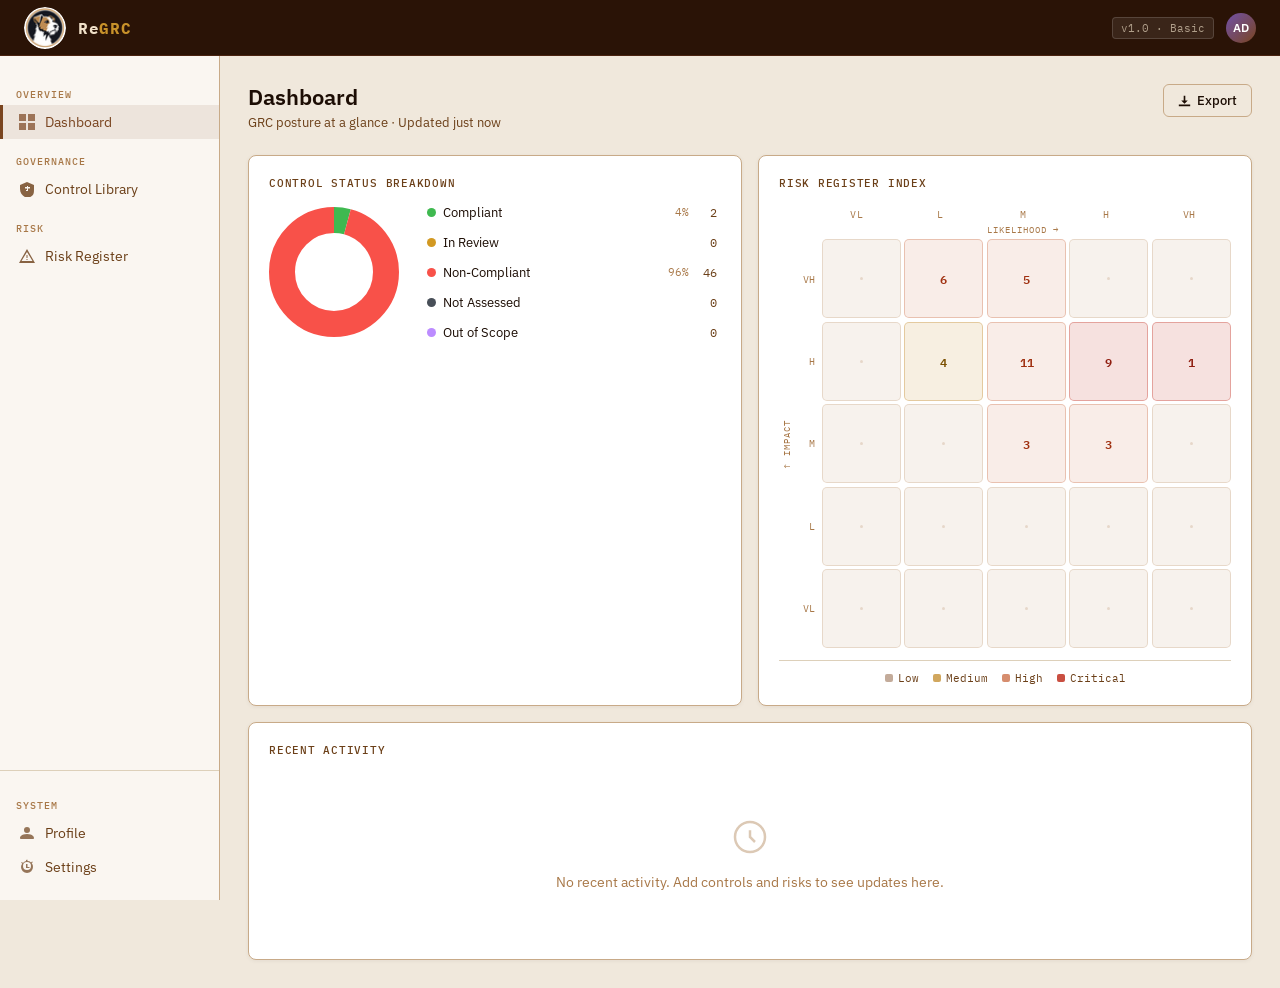
==== index.html @ 15494e6a "Add files via upload" ====
<!DOCTYPE html>
<html lang="en">
<head>
  <meta charset="UTF-8" />
  <meta name="viewport" content="width=device-width, initial-scale=1.0" />
  <title>ReGRC</title>
  <link href="https://fonts.googleapis.com/css2?family=IBM+Plex+Mono:wght@400;500;600&family=IBM+Plex+Sans:wght@300;400;500;600&display=swap" rel="stylesheet" />
  <link rel="stylesheet" href="styles.css" />
</head>
<body>

<!-- HEADER -->
<header>
  <div class="logo-mark" style="background:transparent;overflow:hidden;padding:0;">
    <img src="[data-uri]" width="42" height="42" style="display:block;border-radius:50%;" alt="ReGRC logo">
  </div>
  <span class="logo-text">Re<span>GRC</span></span>
  <div class="header-spacer"></div>
  <span class="header-badge">v1.0 · Basic</span>
  <div class="avatar" title="Admin">AD</div>
</header>

<!-- SHELL -->
<div class="shell">

  <!-- SIDEBAR -->
  <aside>
    <div class="nav-section-label">Overview</div>
    <div class="nav-item active" data-page="dashboard" onclick="navigate(this)">
      <svg viewBox="0 0 16 16" fill="currentColor"><path d="M0 0h7v7H0V0zm9 0h7v7H9V0zM0 9h7v7H0V9zm9 0h7v7H9V9z" opacity=".7"/></svg>
      Dashboard
    </div>

    <div class="nav-section-label">Governance</div>
    <div class="nav-item" data-page="controls" onclick="navigate(this)">
      <svg viewBox="0 0 16 16" fill="currentColor"><path d="M8 1L1 4v4c0 4.4 3 7.7 7 8.9C15 15.7 15 12.4 15 8V4L8 1zm0 6.5H6V6h2V5h1v1h2v1.5h-2V9H9v1H7V9H8V7.5z" opacity=".8"/></svg>
      Control Library
    </div>

    <div class="nav-section-label">Risk</div>
    <div class="nav-item" data-page="risks" onclick="navigate(this)">
      <svg viewBox="0 0 16 16" fill="currentColor"><path d="M8 1L0 15h16L8 1zm0 3l5.5 9H2.5L8 4zm-.5 3v3h1V7h-1zm0 4v1h1v-1h-1z" opacity=".8"/></svg>
      Risk Register
    </div>

    <div class="nav-bottom">
      <div class="nav-section-label">System</div>
      <div class="nav-item">
        <svg viewBox="0 0 16 16" fill="currentColor"><path d="M8 8a3 3 0 1 0 0-6 3 3 0 0 0 0 6zM2 14s-1 0-1-1 1-4 7-4 7 3 7 4-1 1-1 1H2z" opacity=".7"/></svg>
        Profile
      </div>
      <div class="nav-item" data-page="settings" onclick="navigate(this)">
        <svg viewBox="0 0 16 16" fill="currentColor"><path d="M7.5 1a.5.5 0 0 1 1 0v1.07a5 5 0 0 1 3.536 1.464l.757-.757a.5.5 0 0 1 .707.707l-.757.757A5 5 0 0 1 14 8a6 6 0 1 1-12 0 5 5 0 0 1 1.257-3.258l-.757-.757a.5.5 0 1 1 .707-.707l.757.757A5 5 0 0 1 7 2.07V1zm.5 2a4 4 0 1 0 0 8A4 4 0 0 0 8 3zm.5 2v3h2v1H7V5h1.5z" opacity=".7"/></svg>
        Settings
      </div>
    </div>
  </aside>

  <!-- MAIN -->
  <main>

    <!-- ═══ DASHBOARD ═══════════════════════════ -->
    <div class="page active" id="page-dashboard">
      <div class="page-header">
        <div>
          <div class="page-title">Dashboard</div>
          <div class="page-subtitle">GRC posture at a glance · Updated just now</div>
        </div>
        <button class="btn btn-outline" onclick="alert('Export report — coming soon')">
          <svg width="13" height="13" viewBox="0 0 16 16" fill="currentColor"><path d="M8 12l-4-4h3V2h2v6h3L8 12zM1 13h14v2H1z"/></svg>
          Export
        </button>
      </div>

      <div class="dash-grid">

        <!-- Control Status Breakdown Pie -->
        <div class="card">
          <div class="card-title">Control Status Breakdown</div>
          <div class="pie-wrap">
            <div class="pie-container" style="position:relative;flex-shrink:0;width:130px;height:130px;">
              <svg class="pie-svg" id="ctrl-pie" width="130" height="130" viewBox="0 0 130 130">
                <circle cx="65" cy="65" r="52" fill="none" stroke="#1e2530" stroke-width="26"/>
                <text x="65" y="69" text-anchor="middle" font-family="IBM Plex Mono,monospace" font-size="13" fill="#484f58">No data</text>
              </svg>
              <div class="pie-tooltip" id="ctrl-pie-tooltip"></div>
            </div>
            <div class="pie-legend" id="ctrl-pie-legend">
              <div class="pie-legend-row" data-legend-idx="0">
                <div class="pie-legend-left"><div class="pie-dot" style="background:#3fb950"></div><span>Compliant</span></div>
                <span class="pie-legend-pct" id="ctrl-pct-0"></span>
                <span class="pie-legend-count">—</span>
              </div>
              <div class="pie-legend-row" data-legend-idx="1">
                <div class="pie-legend-left"><div class="pie-dot" style="background:#d29922"></div><span>In Review</span></div>
                <span class="pie-legend-pct" id="ctrl-pct-1"></span>
                <span class="pie-legend-count">—</span>
              </div>
              <div class="pie-legend-row" data-legend-idx="2">
                <div class="pie-legend-left"><div class="pie-dot" style="background:#f85149"></div><span>Non-Compliant</span></div>
                <span class="pie-legend-pct" id="ctrl-pct-2"></span>
                <span class="pie-legend-count">—</span>
              </div>
              <div class="pie-legend-row" data-legend-idx="3">
                <div class="pie-legend-left"><div class="pie-dot" style="background:#484f58"></div><span>Not Assessed</span></div>
                <span class="pie-legend-pct" id="ctrl-pct-3"></span>
                <span class="pie-legend-count">—</span>
              </div>
              <div class="pie-legend-row" data-legend-idx="4">
                <div class="pie-legend-left"><div class="pie-dot" style="background:#bc8cff"></div><span>Out of Scope</span></div>
                <span class="pie-legend-pct" id="ctrl-pct-4"></span>
                <span class="pie-legend-count">—</span>
              </div>
            </div>
          </div>
        </div>

        <!-- Risk Likelihood x Impact Matrix -->
        <div class="card">
          <div class="card-title">Risk Register Index</div>
          <div id="risk-matrix-wrap"></div>
        </div>

        <!-- Recent Activity -->
        <div class="card" id="recent-activity-card" style="grid-column: 1 / -1;">
          <div class="card-title">Recent Activity</div>
          <div class="empty-state">
            <svg viewBox="0 0 24 24" fill="none" stroke="currentColor" stroke-width="1.5"><path d="M12 8v4l3 3M21 12a9 9 0 1 1-18 0 9 9 0 0 1 18 0z"/></svg>
            <p>No recent activity. Add controls and risks to see updates here.</p>
          </div>
        </div>

      </div>
    </div><!-- /dashboard -->


    <!-- ═══ CONTROL LIBRARY ══════════════════════ -->
    <div class="page" id="page-controls">
      <div class="page-header">
        <div>
          <div class="page-title">Control Library</div>
          <div class="page-subtitle">Manage and track all governance controls</div>
        </div>
        <button class="btn btn-primary" onclick="openModal('control-modal')">
          <svg width="13" height="13" viewBox="0 0 16 16" fill="currentColor"><path d="M7 7V1h2v6h6v2H9v6H7V9H1V7h6z"/></svg>
          Add Control
        </button>
      </div>

      <div class="toolbar">
        <input class="search-input" type="text" id="ctrl-search" placeholder="Search controls…" oninput="filterTable('ctrl-search','ctrl-body')">
        <select class="filter-select" onchange="filterByStatus('ctrl-body', this.value)">
          <option value="">All Statuses</option>
          <option value="Compliant">Compliant</option>
          <option value="In Review">In Review</option>
          <option value="Non-Compliant">Non-Compliant</option>
          <option value="Not Assessed">Not Assessed</option>
          <option value="Out of Scope">Out of Scope</option>
        </select>
        <select class="filter-select" onchange="filterByDomain('ctrl-body', this.value)">
          <option value="">All Domains</option>
          <option value="Access Control">Access Control</option>
          <option value="Server Management">Server Management</option>
          <option value="Vulnerability Management">Vulnerability Management</option>
          <option value="Messaging and Collaboration">Messaging and Collaboration</option>
          <option value="Network Security">Network Security</option>
          <option value="Vendor Management">Vendor Management</option>
          <option value="Mobile Device Management">Mobile Device Management</option>
          <option value="Workstation Management">Workstation Management</option>
          <option value="Infrastructure Monitoring">Infrastructure Monitoring</option>
          <option value="Database Management">Database Management</option>
          <option value="Antivirus Management">Antivirus Management</option>
          <option value="Backup &amp; Storage">Backup &amp; Storage</option>
          <option value="Cloud">Cloud</option>
        </select>
      </div>

      <div class="card" style="padding:0;overflow:hidden;">
        <table class="data-table">
          <thead>
            <tr>
              <th>ID</th>
              <th>Control Name</th>
              <th>Domain</th>
              <th>Validation Date</th>
              <th>Frequency</th>
              <th>Owner</th>
              <th>Status</th>
            </tr>
          </thead>
          <tbody id="ctrl-body"></tbody>
        </table>
        <div id="ctrl-empty" class="empty-state" style="display:none;">
          <svg viewBox="0 0 24 24" fill="none" stroke="currentColor" stroke-width="1.5"><path d="M9 12h6m-6 4h6m2 5H7a2 2 0 0 1-2-2V5a2 2 0 0 1 2-2h5.586a1 1 0 0 1 .707.293l5.414 5.414a1 1 0 0 1 .293.707V19a2 2 0 0 1-2 2z"/></svg>
          <p>No controls yet. Click <strong>Add Control</strong> to get started.</p>
        </div>
      </div>
    </div><!-- /controls -->


    <!-- ═══ RISK REGISTER ════════════════════════ -->
    <div class="page" id="page-risks">
      <div class="page-header">
        <div>
          <div class="page-title">Risk Register</div>
          <div class="page-subtitle">Identify, assess, and track organizational risks</div>
        </div>
        <button class="btn btn-primary" onclick="openModal('risk-modal')">
          <svg width="13" height="13" viewBox="0 0 16 16" fill="currentColor"><path d="M7 7V1h2v6h6v2H9v6H7V9H1V7h6z"/></svg>
          Add Risk
        </button>
      </div>

      <div class="toolbar">
        <input class="search-input" type="text" id="risk-search" placeholder="Search risks…" oninput="filterTable('risk-search','risk-body')">
        <select class="filter-select" onchange="filterByLevel('risk-body', this.value)">
          <option value="">All Levels</option>
          <option value="Critical">Critical</option>
          <option value="High">High</option>
          <option value="Medium">Medium</option>
          <option value="Low">Low</option>
        </select>
        <select class="filter-select" onchange="filterByCategory('risk-body', this.value)">
          <option value="">All Categories</option>
          <option value="Operational">Operational</option>
          <option value="Compliance">Compliance</option>
          <option value="Strategic">Strategic</option>
          <option value="Financial">Financial</option>
          <option value="Technology">Technology</option>
        </select>
      </div>

      <div class="card" style="padding:0;overflow:hidden;">
        <table class="data-table">
          <thead>
            <tr>
              <th>ID</th>
              <th>Risk Title</th>
              <th>Category</th>
              <th>Impact</th>
              <th>Likelihood</th>
              <th>Risk Level</th>
              <th>Owner</th>
              <th>Treatment</th>
              <th>Linked Controls</th>
            </tr>
          </thead>
          <tbody id="risk-body"></tbody>
        </table>
        <div id="risk-empty" class="empty-state" style="display:none;">
          <svg viewBox="0 0 24 24" fill="none" stroke="currentColor" stroke-width="1.5"><path d="M12 9v3.75m-9.303 3.376c-.866 1.5.217 3.374 1.948 3.374h14.71c1.73 0 2.813-1.874 1.948-3.374L13.949 3.378c-.866-1.5-3.032-1.5-3.898 0L2.697 16.126zM12 15.75h.007v.008H12v-.008z"/></svg>
          <p>No risks recorded. Click <strong>Add Risk</strong> to get started.</p>
        </div>
      </div>
    </div><!-- /risks -->


    <!-- ═══ SETTINGS ═══════════════════════════════ -->
    <div class="page" id="page-settings">
      <div class="page-header">
        <div>
          <div class="page-title">Settings</div>
          <div class="page-subtitle">Manage application preferences and configuration</div>
        </div>
        <button class="btn btn-outline" onclick="resetSettingsToDefault()">
          <svg width="13" height="13" viewBox="0 0 16 16" fill="currentColor"><path d="M8 3a5 5 0 1 0 4.546 2.914.5.5 0 0 1 .908-.417A6 6 0 1 1 8 2v1z"/><path d="M8 4.466V.534a.25.25 0 0 1 .41-.192l2.36 1.966c.12.1.12.284 0 .384L8.41 4.658A.25.25 0 0 1 8 4.466z"/></svg>
          Reset Defaults
        </button>
      </div>

      <div class="settings-layout">

        <!-- ── Appearance ─────────────────────────────── -->
        <div class="settings-group">
          <div class="settings-group-title">
            <svg viewBox="0 0 16 16" fill="currentColor"><path d="M8 4a.5.5 0 0 1 .5.5V6a.5.5 0 0 1-1 0V4.5A.5.5 0 0 1 8 4zM3.732 5.732a.5.5 0 0 1 .707 0l.915.914a.5.5 0 1 1-.708.708l-.914-.915a.5.5 0 0 1 0-.707zM2 10a.5.5 0 0 1 .5-.5h1.586a.5.5 0 0 1 0 1H2.5A.5.5 0 0 1 2 10zm9.5 0a.5.5 0 0 1 .5-.5h1.5a.5.5 0 0 1 0 1H12a.5.5 0 0 1-.5-.5zm.754-4.246a.389.389 0 0 0-.527-.02L9.373 7.028a1.5 1.5 0 0 0-.405 1.566l.516 1.469c.08.23-.109.47-.367.47h-.208a.5.5 0 0 0-.5.5v1a.5.5 0 0 0 .5.5h3.5a.5.5 0 0 0 .5-.5v-1a.5.5 0 0 0-.5-.5H12.5l.516-1.469a1.5 1.5 0 0 0-.405-1.566L10.993 5.99zM8 1a1 1 0 1 1 0 2 1 1 0 0 1 0-2z"/></svg>
            Appearance
          </div>
          <div class="card settings-card">
            <div class="setting-row">
              <div class="setting-icon" style="background:rgba(122,69,32,.12);color:var(--accent-blue);">
                <svg viewBox="0 0 16 16" fill="currentColor"><path d="M6 .278a.768.768 0 0 1 .08.858 7.208 7.208 0 0 0-.878 3.46c0 4.021 3.278 7.277 7.318 7.277.527 0 1.04-.055 1.533-.16a.787.787 0 0 1 .81.316.733.733 0 0 1-.031.893A8.349 8.349 0 0 1 8.344 16C3.734 16 0 12.286 0 7.71 0 4.266 2.114 1.312 5.124.06A.752.752 0 0 1 6 .278z"/></svg>
              </div>
              <div class="setting-body">
                <div class="setting-title">Dark Mode</div>
                <div class="setting-sub">Switch to the original dark color scheme</div>
              </div>
              <label class="s-toggle">
                <input type="checkbox" id="s-dark-mode" onchange="onSettingToggle('darkMode', this.checked)">
                <span class="s-track"><span class="s-thumb"></span></span>
              </label>
            </div>
            <div class="setting-sep"></div>
            <div class="setting-row">
              <div class="setting-icon" style="background:rgba(42,110,66,.1);color:var(--accent-green);">
                <svg viewBox="0 0 16 16" fill="currentColor"><path d="M0 4s0-2 2-2h12s2 0 2 2v6s0 2-2 2h-4c0 .667.083 1.167.25 1.5H11a.5.5 0 0 1 0 1H5a.5.5 0 0 1 0-1h.75c.167-.333.25-.833.25-1.5H2s-2 0-2-2V4zm1.398-.855a.758.758 0 0 0-.254.302A1.46 1.46 0 0 0 1 4v6l.002.177c.01.16.05.383.254.578.208.198.601.373 1.542.35.754-.02 1.538-.049 2.202-.093V4.5a.5.5 0 0 1 .5-.5h5a.5.5 0 0 1 .5.5v6.062c.948.028 1.553.109 1.8.136.294.032.638-.008.844-.198.208-.19.258-.47.258-.5V4c0-.177-.05-.38-.254-.578C13.6 3.225 13.208 3 12 3H4C2.798 3 2.005 3.172 1.398 3.145z"/></svg>
              </div>
              <div class="setting-body">
                <div class="setting-title">Compact View</div>
                <div class="setting-sub">Reduce spacing for a denser layout</div>
              </div>
              <label class="s-toggle">
                <input type="checkbox" id="s-compact-view" onchange="onSettingToggle('compactView', this.checked)">
                <span class="s-track"><span class="s-thumb"></span></span>
              </label>
            </div>
            <div class="setting-sep"></div>
            <div class="setting-row">
              <div class="setting-icon" style="background:rgba(112,80,168,.1);color:var(--accent-purple);">
                <svg viewBox="0 0 16 16" fill="currentColor"><path d="M2 2a2 2 0 0 0-2 2v8a2 2 0 0 0 2 2h12a2 2 0 0 0 2-2V4a2 2 0 0 0-2-2H2zm.5 3h11a.5.5 0 0 1 0 1h-11a.5.5 0 0 1 0-1zm0 2.5h11a.5.5 0 0 1 0 1h-11a.5.5 0 0 1 0-1zm0 2.5h6a.5.5 0 0 1 0 1h-6a.5.5 0 0 1 0-1z"/></svg>
              </div>
              <div class="setting-body">
                <div class="setting-title">Sticky Table Headers</div>
                <div class="setting-sub">Keep column headers visible while scrolling</div>
              </div>
              <label class="s-toggle">
                <input type="checkbox" id="s-sticky-headers" onchange="onSettingToggle('stickyTableHeaders', this.checked)">
                <span class="s-track"><span class="s-thumb"></span></span>
              </label>
            </div>
          </div>
        </div>

        <!-- ── Dashboard ──────────────────────────────── -->
        <div class="settings-group">
          <div class="settings-group-title">
            <svg viewBox="0 0 16 16" fill="currentColor"><path d="M0 0h7v7H0V0zm9 0h7v7H9V0zM0 9h7v7H0V9zm9 0h7v7H9V9z" opacity=".7"/></svg>
            Dashboard
          </div>
          <div class="card settings-card">
            <div class="setting-row">
              <div class="setting-icon" style="background:rgba(122,69,32,.12);color:var(--accent-blue);">
                <svg viewBox="0 0 16 16" fill="currentColor"><path d="M8 3.5a.5.5 0 0 0-1 0V9a.5.5 0 0 0 .252.434l3.5 2a.5.5 0 0 0 .496-.868L8 8.71V3.5z"/><path d="M8 16A8 8 0 1 0 8 0a8 8 0 0 0 0 16zm7-8A7 7 0 1 1 1 8a7 7 0 0 1 14 0z"/></svg>
              </div>
              <div class="setting-body">
                <div class="setting-title">Show Recent Activity</div>
                <div class="setting-sub">Display the activity feed on the dashboard</div>
              </div>
              <label class="s-toggle">
                <input type="checkbox" id="s-recent-activity" onchange="onSettingToggle('showRecentActivity', this.checked)">
                <span class="s-track"><span class="s-thumb"></span></span>
              </label>
            </div>
            <div class="setting-sep"></div>
            <div class="setting-row">
              <div class="setting-icon" style="background:rgba(42,110,66,.1);color:var(--accent-green);">
                <svg viewBox="0 0 16 16" fill="currentColor"><path d="M11.534 7h3.932a.25.25 0 0 1 .192.41l-1.966 2.36a.25.25 0 0 1-.384 0l-1.966-2.36a.25.25 0 0 1 .192-.41zm-11 2h3.932a.25.25 0 0 0 .192-.41L2.692 6.23a.25.25 0 0 0-.384 0L.342 8.59A.25.25 0 0 0 .534 9z"/><path fill-rule="evenodd" d="M8 3c-1.552 0-2.94.707-3.857 1.818a.5.5 0 1 1-.771-.636A6.002 6.002 0 0 1 13.917 7H12.9A5.002 5.002 0 0 0 8 3zM3.1 9a5.002 5.002 0 0 0 8.757 2.182.5.5 0 1 1 .771.636A6.002 6.002 0 0 1 2.083 9H3.1z"/></svg>
              </div>
              <div class="setting-body">
                <div class="setting-title">Auto Refresh</div>
                <div class="setting-sub">Automatically re-render charts and tables</div>
              </div>
              <select class="s-select" id="s-auto-refresh" onchange="onSettingSelect('autoRefresh', this.value)">
                <option value="off">Off</option>
                <option value="1">Every 1 minute</option>
                <option value="5">Every 5 minutes</option>
                <option value="10">Every 10 minutes</option>
              </select>
            </div>
          </div>
        </div>

        <!-- ── Controls ───────────────────────────────── -->
        <div class="settings-group">
          <div class="settings-group-title">
            <svg viewBox="0 0 16 16" fill="currentColor"><path d="M8 1L1 4v4c0 4.4 3 7.7 7 8.9C15 15.7 15 12.4 15 8V4L8 1z" opacity=".8"/></svg>
            Control Library
          </div>
          <div class="card settings-card">
            <div class="setting-row">
              <div class="setting-icon" style="background:rgba(192,48,32,.1);color:var(--accent-red);">
                <svg viewBox="0 0 16 16" fill="currentColor"><path d="M8 15A7 7 0 1 1 8 1a7 7 0 0 1 0 14zm0 1A8 8 0 1 0 8 0a8 8 0 0 0 0 16z"/><path d="M7.002 11a1 1 0 1 1 2 0 1 1 0 0 1-2 0zM7.1 4.995a.905.905 0 1 1 1.8 0l-.35 3.507a.552.552 0 0 1-1.1 0z"/></svg>
              </div>
              <div class="setting-body">
                <div class="setting-title">Auto-detect Overdue Controls</div>
                <div class="setting-sub">Automatically mark controls as Non-Compliant when validation date has passed</div>
              </div>
              <label class="s-toggle">
                <input type="checkbox" id="s-overdue-auto" onchange="onSettingToggle('overdueAutoDetect', this.checked); renderControls(); refreshDashboard();">
                <span class="s-track"><span class="s-thumb"></span></span>
              </label>
            </div>
            <div class="setting-sep"></div>
            <div class="setting-row">
              <div class="setting-icon" style="background:rgba(122,69,32,.12);color:var(--accent-blue);">
                <svg viewBox="0 0 16 16" fill="currentColor"><path d="M14 1a1 1 0 0 1 1 1v12a1 1 0 0 1-1 1H2a1 1 0 0 1-1-1V2a1 1 0 0 1 1-1h12zM2 0a2 2 0 0 0-2 2v12a2 2 0 0 0 2 2h12a2 2 0 0 0 2-2V2a2 2 0 0 0-2-2H2z"/><path d="M9.5 8.5a.5.5 0 0 0-.5.5v1a.5.5 0 0 0 .5.5h1a.5.5 0 0 0 .5-.5v-1a.5.5 0 0 0-.5-.5h-1z"/></svg>
              </div>
              <div class="setting-body">
                <div class="setting-title">Default Status for New Controls</div>
                <div class="setting-sub">Pre-select this status when adding a control</div>
              </div>
              <select class="s-select" id="s-default-ctrl-status" onchange="onSettingSelect('defaultCtrlStatus', this.value)">
                <option value="Not Assessed">Not Assessed</option>
                <option value="Compliant">Compliant</option>
                <option value="In Review">In Review</option>
                <option value="Non-Compliant">Non-Compliant</option>
                <option value="Out of Scope">Out of Scope</option>
              </select>
            </div>
            <div class="setting-sep"></div>
            <div class="setting-row">
              <div class="setting-icon" style="background:rgba(112,80,168,.1);color:var(--accent-purple);">
                <svg viewBox="0 0 16 16" fill="currentColor"><path d="M8 4a.5.5 0 0 1 .5.5v3h3a.5.5 0 0 1 0 1h-3v3a.5.5 0 0 1-1 0v-3h-3a.5.5 0 0 1 0-1h3v-3A.5.5 0 0 1 8 4z"/></svg>
              </div>
              <div class="setting-body">
                <div class="setting-title">Show Linked Controls in Risk View</div>
                <div class="setting-sub">Display linked control tags in the risk register table</div>
              </div>
              <label class="s-toggle">
                <input type="checkbox" id="s-show-linked-controls" onchange="onSettingToggle('showLinkedControls', this.checked); renderRisks();">
                <span class="s-track"><span class="s-thumb"></span></span>
              </label>
            </div>
          </div>
        </div>

        <!-- ── Risk ───────────────────────────────────── -->
        <div class="settings-group">
          <div class="settings-group-title">
            <svg viewBox="0 0 16 16" fill="currentColor"><path d="M8 1L0 15h16L8 1zm0 3l5.5 9H2.5L8 4zm-.5 3v3h1V7h-1zm0 4v1h1v-1h-1z" opacity=".8"/></svg>
            Risk Register
          </div>
          <div class="card settings-card">
            <div class="setting-row">
              <div class="setting-icon" style="background:rgba(184,120,8,.12);color:var(--accent-yellow);">
                <svg viewBox="0 0 16 16" fill="currentColor"><path d="M14.778.085A.5.5 0 0 1 15 .5V8a.5.5 0 0 1-.314.464L14.5 8l.186.464-.003.001-.006.003-.023.009a12.435 12.435 0 0 1-.397.15c-.264.095-.631.223-1.047.35-.816.252-1.879.523-2.71.523-.847 0-1.548-.28-2.158-.525l-.028-.01C7.68 8.71 7.14 8.5 6.5 8.5c-.7 0-1.638.23-2.437.477A19.626 19.626 0 0 0 3 9.342V15.5a.5.5 0 0 1-1 0V.5a.5.5 0 0 1 1 0v.282c.226-.079.496-.17.79-.26C4.606.272 5.67 0 6.5 0c.84 0 1.524.277 2.121.519l.043.018C9.286.788 9.828 1 10.5 1c.7 0 1.638-.23 2.437-.477a19.587 19.587 0 0 0 1.349-.476l.019-.007.004-.002h.001"/></svg>
              </div>
              <div class="setting-body">
                <div class="setting-title">Default Treatment for New Risks</div>
                <div class="setting-sub">Pre-select this treatment strategy when adding a risk</div>
              </div>
              <select class="s-select" id="s-default-treatment" onchange="onSettingSelect('defaultTreatment', this.value)">
                <option value="Accept">Accept</option>
                <option value="Mitigate">Mitigate</option>
                <option value="Transfer">Transfer</option>
                <option value="Avoid">Avoid</option>
              </select>
            </div>
          </div>
        </div>

        <!-- ── Data Management (full width) ───────────── -->
        <div class="settings-group settings-group-full">
          <div class="settings-group-title">
            <svg viewBox="0 0 16 16" fill="currentColor"><path d="M9.828.722a.5.5 0 0 1 .354.146l4.95 4.95a.5.5 0 0 1 .146.354v9.5a.5.5 0 0 1-.5.5H1.5a.5.5 0 0 1-.5-.5v-13a.5.5 0 0 1 .5-.5h8.328zM2 1v13h12V6.5h-4a.5.5 0 0 1-.5-.5V1H2zm7.5.354V5.5H13.146L9.5 1.354z"/></svg>
            Data Management
          </div>
          <div class="card settings-card">

            <!-- Reset confirm bar -->
            <div class="delete-confirm-bar" id="reset-confirm-bar" style="margin:0 0 16px;">
              <svg viewBox="0 0 16 16" fill="currentColor"><path d="M8 15A7 7 0 1 1 8 1a7 7 0 0 1 0 14zm0 1A8 8 0 1 0 8 0a8 8 0 0 0 0 16z"/><path d="M7.002 11a1 1 0 1 1 2 0 1 1 0 0 1-2 0zM7.1 4.995a.905.905 0 1 1 1.8 0l-.35 3.507a.552.552 0 0 1-1.1 0z"/></svg>
              <p>This will permanently delete <strong>all controls and risks</strong>. This cannot be undone.</p>
              <button class="btn btn-outline" style="padding:5px 10px;font-size:12px;flex-shrink:0;" onclick="cancelResetData()">Cancel</button>
              <button class="btn" style="background:var(--accent-red);color:#fff;padding:5px 10px;font-size:12px;border:none;flex-shrink:0;" onclick="confirmResetData()">Delete All</button>
            </div>

            <div class="setting-row">
              <div class="setting-icon" style="background:rgba(42,110,66,.1);color:var(--accent-green);">
                <svg viewBox="0 0 16 16" fill="currentColor"><path d="M.5 9.9a.5.5 0 0 1 .5.5v2.5a1 1 0 0 0 1 1h12a1 1 0 0 0 1-1v-2.5a.5.5 0 0 1 1 0v2.5a2 2 0 0 1-2 2H2a2 2 0 0 1-2-2v-2.5a.5.5 0 0 1 .5-.5z"/><path d="M7.646 11.854a.5.5 0 0 0 .708 0l3-3a.5.5 0 0 0-.708-.708L8.5 10.293V1.5a.5.5 0 0 0-1 0v8.793L5.354 8.146a.5.5 0 1 0-.708.708l3 3z"/></svg>
              </div>
              <div class="setting-body">
                <div class="setting-title">Export Data</div>
                <div class="setting-sub">Download all controls and risks as a JSON file</div>
              </div>
              <button class="btn btn-outline s-action-btn" onclick="exportData()">Export JSON</button>
            </div>
            <div class="setting-sep"></div>
            <div class="setting-row">
              <div class="setting-icon" style="background:rgba(192,48,32,.1);color:var(--accent-red);">
                <svg viewBox="0 0 16 16" fill="currentColor"><path d="M6.5 1h3a.5.5 0 0 1 .5.5v1H6v-1a.5.5 0 0 1 .5-.5zM11 2.5v-1A1.5 1.5 0 0 0 9.5 0h-3A1.5 1.5 0 0 0 5 1.5v1H2.506a.58.58 0 0 0-.01 0H1.5a.5.5 0 0 0 0 1h.538l.853 10.66A2 2 0 0 0 4.885 16h6.23a2 2 0 0 0 1.994-1.84l.853-10.66h.538a.5.5 0 0 0 0-1h-.995a.59.59 0 0 0-.01 0H11z"/></svg>
              </div>
              <div class="setting-body">
                <div class="setting-title">Reset All Data</div>
                <div class="setting-sub">Permanently delete all controls and risks — cannot be undone</div>
              </div>
              <button class="btn s-action-btn" style="background:rgba(192,48,32,.1);color:var(--accent-red);border:1px solid rgba(192,48,32,.25);" onclick="promptResetData()">Reset Data</button>
            </div>
          </div>
        </div>

      </div><!-- /settings-layout -->
    </div><!-- /page-settings -->


    <!-- ═══ SETTINGS ════════════════════════════ -->
    <div class="page" id="page-settings">
      <div class="page-header">
        <div>
          <div class="page-title">Settings</div>
          <div class="page-subtitle">Customize your ReGRC experience</div>
        </div>
      </div>

      <div class="settings-grid">

        <!-- Appearance -->
        <div class="card settings-card">
          <div class="settings-card-header">
            <svg viewBox="0 0 16 16" fill="currentColor"><path d="M8 5a1.5 1.5 0 1 0 0-3 1.5 1.5 0 0 0 0 3zm4 3a1.5 1.5 0 1 0 0-3 1.5 1.5 0 0 0 0 3zM5.5 7a1.5 1.5 0 1 1-3 0 1.5 1.5 0 0 1 3 0zm.5 6a1.5 1.5 0 1 0 0-3 1.5 1.5 0 0 0 0 3z"/><path d="M16 8c0 3.15-1.866 2.585-3.567 2.07C11.42 9.763 10.465 9.5 10 10c-.557.55-.item.998-.item.998S9.056 11 9 11c-.966.966-4.86 5.768-4.86 5.768a1 1 0 0 1-1.414-1.414l4.85-4.85c0 0-.031-.007.008-.005 0 0 .47-.503.47-.97 0-.608-.768-1.243-1.384-1.803C5.018 7.11 4 6.228 4 5a4 4 0 0 1 7.957-.911C12.613 4.088 13.25 4 14 4a2 2 0 0 1 2 2v2z" opacity=".4"/></svg>
            Appearance
          </div>
          <div class="settings-rows">
            <div class="setting-row">
              <div class="setting-info">
                <div class="setting-label">Dark Mode</div>
                <div class="setting-desc">Switch to the dark color scheme optimized for low-light use</div>
              </div>
              <label class="toggle-switch">
                <input type="checkbox" id="setting-darkMode" onchange="applySetting('darkMode', this.checked)">
                <span class="toggle-slider"></span>
              </label>
            </div>
            <div class="setting-row">
              <div class="setting-info">
                <div class="setting-label">Compact Table View</div>
                <div class="setting-desc">Reduce row padding to show more items on screen at once</div>
              </div>
              <label class="toggle-switch">
                <input type="checkbox" id="setting-compactView" onchange="applySetting('compactView', this.checked)">
                <span class="toggle-slider"></span>
              </label>
            </div>
            <div class="setting-row">
              <div class="setting-info">
                <div class="setting-label">Animate Charts</div>
                <div class="setting-desc">Enable draw-in animations when charts load or refresh</div>
              </div>
              <label class="toggle-switch">
                <input type="checkbox" id="setting-animateCharts" onchange="applySetting('animateCharts', this.checked)">
                <span class="toggle-slider"></span>
              </label>
            </div>
          </div>
        </div>

        <!-- Controls -->
        <div class="card settings-card">
          <div class="settings-card-header">
            <svg viewBox="0 0 16 16" fill="currentColor"><path d="M8 1L1 4v4c0 4.4 3 7.7 7 8.9C15 15.7 15 12.4 15 8V4L8 1z" opacity=".8"/></svg>
            Control Library
          </div>
          <div class="settings-rows">
            <div class="setting-row">
              <div class="setting-info">
                <div class="setting-label">Auto-flag Overdue Controls</div>
                <div class="setting-desc">Automatically mark controls with a past validation date as Non-Compliant</div>
              </div>
              <label class="toggle-switch">
                <input type="checkbox" id="setting-autoFlagOverdue" onchange="applySetting('autoFlagOverdue', this.checked)">
                <span class="toggle-slider"></span>
              </label>
            </div>
            <div class="setting-row">
              <div class="setting-info">
                <div class="setting-label">Default Control Status</div>
                <div class="setting-desc">Pre-select this status when adding a new control</div>
              </div>
              <select class="settings-select" id="setting-defaultCtrlStatus"
                      onchange="applySetting('defaultCtrlStatus', this.value)">
                <option>Not Assessed</option>
                <option>Compliant</option>
                <option>In Review</option>
                <option>Non-Compliant</option>
                <option>Out of Scope</option>
              </select>
            </div>
          </div>
        </div>

        <!-- Risk Register -->
        <div class="card settings-card">
          <div class="settings-card-header">
            <svg viewBox="0 0 16 16" fill="currentColor"><path d="M8 1L0 15h16L8 1zm0 3l5.5 9H2.5L8 4zm-.5 3v3h1V7h-1zm0 4v1h1v-1h-1z" opacity=".8"/></svg>
            Risk Register
          </div>
          <div class="settings-rows">
            <div class="setting-row">
              <div class="setting-info">
                <div class="setting-label">Default Treatment Strategy</div>
                <div class="setting-desc">Pre-select this treatment when adding a new risk</div>
              </div>
              <select class="settings-select" id="setting-defaultTreatment"
                      onchange="applySetting('defaultTreatment', this.value)">
                <option>Mitigate</option>
                <option>Accept</option>
                <option>Transfer</option>
                <option>Avoid</option>
              </select>
            </div>
          </div>
        </div>

        <!-- Data & Export -->
        <div class="card settings-card">
          <div class="settings-card-header">
            <svg viewBox="0 0 16 16" fill="currentColor"><path d="M.5 9.9a.5.5 0 0 1 .5.5v2.5a1 1 0 0 0 1 1h12a1 1 0 0 0 1-1v-2.5a.5.5 0 0 1 1 0v2.5a2 2 0 0 1-2 2H2a2 2 0 0 1-2-2v-2.5a.5.5 0 0 1 .5-.5z"/><path d="M7.646 11.854a.5.5 0 0 0 .708 0l3-3a.5.5 0 0 0-.708-.708L8.5 10.293V1.5a.5.5 0 0 0-1 0v8.793L5.354 8.146a.5.5 0 1 0-.708.708l3 3z"/></svg>
            Data &amp; Export
          </div>
          <div class="settings-rows">
            <div class="setting-row">
              <div class="setting-info">
                <div class="setting-label">Export Format</div>
                <div class="setting-desc">Default format when exporting reports</div>
              </div>
              <select class="settings-select" id="setting-exportFormat"
                      onchange="applySetting('exportFormat', this.value)">
                <option>CSV</option>
                <option>JSON</option>
                <option>PDF</option>
              </select>
            </div>
            <div class="setting-row setting-row-danger">
              <div class="setting-info">
                <div class="setting-label">Reset All Data</div>
                <div class="setting-desc">Permanently delete all controls and risks. This cannot be undone.</div>
              </div>
              <button class="btn settings-danger-btn" id="reset-data-btn" onclick="resetAllData()">
                <svg width="12" height="12" viewBox="0 0 16 16" fill="currentColor"><path d="M6.5 1h3a.5.5 0 0 1 .5.5v1H6v-1a.5.5 0 0 1 .5-.5zM11 2.5v-1A1.5 1.5 0 0 0 9.5 0h-3A1.5 1.5 0 0 0 5 1.5v1H2.506a.58.58 0 0 0-.01 0H1.5a.5.5 0 0 0 0 1h.538l.853 10.66A2 2 0 0 0 4.885 16h6.23a2 2 0 0 0 1.994-1.84l.853-10.66h.538a.5.5 0 0 0 0-1h-.995a.59.59 0 0 0-.01 0H11zm1.958 1l-.846 10.58a1 1 0 0 1-.997.92h-6.23a1 1 0 0 1-.997-.92L3.042 3.5h9.916z"/></svg>
                Reset All Data
              </button>
            </div>
          </div>
        </div>

      </div><!-- /settings-grid -->
    </div><!-- /settings -->

  </main>
</div><!-- /shell -->


<!-- ═══ MODALS ═══════════════════════════════════════ -->

<!-- ADD CONTROL MODAL -->
<div class="modal-overlay" id="control-modal">
  <div class="modal">
    <div class="modal-header">
      <span class="modal-title">Add New Control</span>
      <button class="modal-close" onclick="closeModal('control-modal')">×</button>
    </div>
    <div class="modal-body">
      <div class="form-grid">
        <div class="form-group">
          <label class="form-label">Control Name *</label>
          <input class="form-control" id="c-name" type="text" placeholder="e.g. Multi-Factor Authentication">
        </div>
        <div class="form-row">
          <div class="form-group">
            <label class="form-label">Domain *</label>
            <select class="form-control" id="c-domain">
              <option value="">Select domain</option>
              <option value="Access Control">Access Control</option>
              <option value="Server Management">Server Management</option>
              <option value="Vulnerability Management">Vulnerability Management</option>
              <option value="Messaging and Collaboration">Messaging and Collaboration</option>
              <option value="Network Security">Network Security</option>
              <option value="Vendor Management">Vendor Management</option>
              <option value="Mobile Device Management">Mobile Device Management</option>
              <option value="Workstation Management">Workstation Management</option>
              <option value="Infrastructure Monitoring">Infrastructure Monitoring</option>
              <option value="Database Management">Database Management</option>
              <option value="Antivirus Management">Antivirus Management</option>
              <option value="Backup &amp; Storage">Backup &amp; Storage</option>
              <option value="Cloud">Cloud</option>
            </select>
          </div>
          <div class="form-group">
            <label class="form-label">Validation Date</label>
            <input class="form-control" id="c-validation-date" type="date">
          </div>
        </div>
        <div class="form-row">
          <div class="form-group">
            <label class="form-label">Owner</label>
            <input class="form-control" id="c-owner" type="text" placeholder="e.g. IT Security Team">
          </div>
          <div class="form-group">
            <label class="form-label">Status *</label>
            <select class="form-control" id="c-status">
              <option value="Not Assessed">Not Assessed</option>
              <option value="Compliant">Compliant</option>
              <option value="In Review">In Review</option>
              <option value="Non-Compliant">Non-Compliant</option>
              <option value="Out of Scope">Out of Scope</option>
            </select>
          </div>
        </div>
        <div class="form-group">
          <label class="form-label">Control Frequency</label>
          <select class="form-control" id="c-frequency">
            <option value="">Select frequency</option>
            <option value="Monthly">Monthly</option>
            <option value="Quarterly">Quarterly</option>
            <option value="Semi-Annual">Semi-Annual</option>
            <option value="Annual">Annual</option>
          </select>
        </div>
        <div class="form-group">
          <label class="form-label">Description</label>
          <textarea class="form-control" id="c-desc" placeholder="Describe this control and its objectives…"></textarea>
        </div>
      </div>
    </div>
    <div class="modal-footer">
      <button class="btn btn-outline" onclick="closeModal('control-modal')">Cancel</button>
      <button class="btn btn-primary" onclick="saveControl()">Save Control</button>
    </div>
  </div>
</div>

<!-- ADD RISK MODAL -->
<div class="modal-overlay" id="risk-modal">
  <div class="modal">
    <div class="modal-header">
      <span class="modal-title">Add New Risk</span>
      <button class="modal-close" onclick="closeModal('risk-modal')">×</button>
    </div>
    <div class="modal-body">
      <div class="form-grid">
        <div class="form-group">
          <label class="form-label">Risk Title *</label>
          <input class="form-control" id="r-title" type="text" placeholder="e.g. Unauthorized Data Access">
        </div>
        <div class="form-row">
          <div class="form-group">
            <label class="form-label">Category *</label>
            <select class="form-control" id="r-cat">
              <option value="">Select category</option>
              <option>Operational</option>
              <option>Compliance</option>
              <option>Strategic</option>
              <option>Financial</option>
              <option>Technology</option>
            </select>
          </div>
          <div class="form-group">
            <label class="form-label">Owner</label>
            <input class="form-control" id="r-owner" type="text" placeholder="e.g. CISO">
          </div>
        </div>
        <div class="form-row">
          <div class="form-group">
            <label class="form-label">Impact</label>
            <select class="form-control" id="r-impact">
              <option>Very Low</option>
              <option>Low</option>
              <option selected>Medium</option>
              <option>High</option>
              <option>Very High</option>
            </select>
          </div>
          <div class="form-group">
            <label class="form-label">Likelihood</label>
            <select class="form-control" id="r-likelihood">
              <option>Very Low</option>
              <option>Low</option>
              <option selected>Medium</option>
              <option>High</option>
              <option>Very High</option>
            </select>
          </div>
        </div>
        <div class="form-group">
          <label class="form-label">Treatment Strategy</label>
          <select class="form-control" id="r-treatment">
            <option>Accept</option>
            <option>Mitigate</option>
            <option>Transfer</option>
            <option>Avoid</option>
          </select>
        </div>
        <div class="form-group">
          <label class="form-label">Linked Controls</label>
          <div class="ctrl-picker">
            <div class="ctrl-picker-search-wrap">
              <svg width="13" height="13" viewBox="0 0 16 16" fill="currentColor" style="color:var(--text-muted);flex-shrink:0"><path d="M11.742 10.344a6.5 6.5 0 1 0-1.397 1.398h-.001c.03.04.062.078.098.115l3.85 3.85a1 1 0 0 0 1.415-1.414l-3.85-3.85a1.007 1.007 0 0 0-.115-.099zm-5.242 1.656a5.5 5.5 0 1 1 0-11 5.5 5.5 0 0 1 0 11z"/></svg>
              <input class="ctrl-picker-search" id="r-ctrl-search" type="text" placeholder="Search controls…" oninput="filterCtrlPicker()" autocomplete="off">
            </div>
            <div class="ctrl-picker-list" id="r-ctrl-list">
              <div class="ctrl-picker-empty">No controls added yet</div>
            </div>
            <div class="ctrl-picker-selected" id="r-ctrl-selected-wrap" style="display:none;">
              <div class="ctrl-picker-selected-label">Selected:</div>
              <div class="ctrl-picker-tags" id="r-ctrl-tags"></div>
            </div>
          </div>
          <input type="hidden" id="r-controls-hidden">
        </div>
        <div class="form-group">
          <label class="form-label">Description</label>
          <textarea class="form-control" id="r-desc" placeholder="Describe the risk, potential consequences, and context…"></textarea>
        </div>
        <div class="form-group">
          <label class="form-label">Action Plan</label>
          <textarea class="form-control" id="r-action" placeholder="Steps to mitigate or resolve this risk…"></textarea>
        </div>
        <div class="form-group">
          <label class="form-label">Due Date</label>
          <input class="form-control" id="r-due-date" type="date">
        </div>
      </div>
    </div>
    <div class="modal-footer">
      <button class="btn btn-outline" onclick="closeModal('risk-modal')">Cancel</button>
      <button class="btn btn-primary" onclick="saveRisk()">Save Risk</button>
    </div>
  </div>
</div>


<!-- ═══ CONTROL DETAIL DRAWER ══════════════════════ -->
<div class="drawer-overlay" id="ctrl-drawer-overlay" onclick="closeDrawer()"></div>
<div class="drawer" id="ctrl-drawer">

  <div class="drawer-header">
    <div class="drawer-header-info">
      <div class="drawer-id" id="dw-id">—</div>
      <div class="drawer-title" id="dw-name">Control Detail</div>
    </div>
    <div class="drawer-header-actions">
      <button class="icon-btn danger" title="Delete Control" onclick="promptDeleteControl()">
        <svg viewBox="0 0 16 16" fill="currentColor">
          <path d="M6.5 1h3a.5.5 0 0 1 .5.5v1H6v-1a.5.5 0 0 1 .5-.5zM11 2.5v-1A1.5 1.5 0 0 0 9.5 0h-3A1.5 1.5 0 0 0 5 1.5v1H2.506a.58.58 0 0 0-.01 0H1.5a.5.5 0 0 0 0 1h.538l.853 10.66A2 2 0 0 0 4.885 16h6.23a2 2 0 0 0 1.994-1.84l.853-10.66h.538a.5.5 0 0 0 0-1h-.995a.59.59 0 0 0-.01 0H11zm1.958 1l-.846 10.58a1 1 0 0 1-.997.92h-6.23a1 1 0 0 1-.997-.92L3.042 3.5h9.916z"/>
        </svg>
      </button>
      <button class="icon-btn" title="Close" onclick="closeDrawer()">
        <svg viewBox="0 0 16 16" fill="currentColor">
          <path d="M2.146 2.854a.5.5 0 1 1 .708-.708L8 7.293l5.146-5.147a.5.5 0 0 1 .708.708L8.707 8l5.147 5.146a.5.5 0 0 1-.708.708L8 8.707l-5.146 5.147a.5.5 0 0 1-.708-.708L7.293 8z"/>
        </svg>
      </button>
    </div>
  </div>

  <div class="drawer-body">

    <!-- Delete confirmation bar -->
    <div class="delete-confirm-bar" id="dw-delete-bar">
      <svg viewBox="0 0 16 16" fill="currentColor"><path d="M8 15A7 7 0 1 1 8 1a7 7 0 0 1 0 14zm0 1A8 8 0 1 0 8 0a8 8 0 0 0 0 16z"/><path d="M7.002 11a1 1 0 1 1 2 0 1 1 0 0 1-2 0zM7.1 4.995a.905.905 0 1 1 1.8 0l-.35 3.507a.552.552 0 0 1-1.1 0z"/></svg>
      <p>Permanently delete <span id="dw-delete-name"></span>?</p>
      <button class="btn btn-outline" style="padding:5px 10px;font-size:12px;" onclick="cancelDelete()">Cancel</button>
      <button class="btn" style="background:var(--accent-red);color:#fff;padding:5px 10px;font-size:12px;border:none;" onclick="confirmDeleteControl()">Delete</button>
    </div>

    <!-- Validate confirmation bar -->
    <div class="validate-confirm-bar" id="dw-validate-bar">
      <svg viewBox="0 0 16 16" fill="currentColor"><path d="M8 15A7 7 0 1 1 8 1a7 7 0 0 1 0 14zm0 1A8 8 0 1 0 8 0a8 8 0 0 0 0 16z"/><path d="M10.97 4.97a.235.235 0 0 0-.02.022L7.477 9.417 5.384 7.323a.75.75 0 0 0-1.06 1.06L6.97 11.03a.75.75 0 0 0 1.079-.02l3.992-4.99a.75.75 0 0 0-1.071-1.05z"/></svg>
      <p>Mark this control as <strong style="color:var(--accent-green)">Compliant</strong> with today's validation date?</p>
      <button class="btn btn-outline" style="padding:5px 10px;font-size:12px;" onclick="cancelValidate()">Cancel</button>
      <button class="btn btn-green" style="padding:5px 10px;font-size:12px;" onclick="confirmValidateControl()">Confirm</button>
    </div>

    <!-- Details section -->
    <div class="drawer-section">
      <div class="drawer-section-title">
        <svg viewBox="0 0 16 16" fill="currentColor"><path d="M14 1a1 1 0 0 1 1 1v12a1 1 0 0 1-1 1H2a1 1 0 0 1-1-1V2a1 1 0 0 1 1-1h12zm-9 4a.5.5 0 0 0 0 1h6a.5.5 0 0 0 0-1H5zm0 3a.5.5 0 0 0 0 1h6a.5.5 0 0 0 0-1H5zm0 3a.5.5 0 0 0 0 1h4a.5.5 0 0 0 0-1H5z"/></svg>
        Control Details
      </div>
      <div class="detail-grid">
        <div class="detail-item">
          <span class="detail-label">Domain</span>
          <span class="detail-value" id="dw-domain">—</span>
        </div>

        <!-- Status — editable -->
        <div class="detail-item">
          <span class="detail-label">Status</span>
          <div class="inline-edit-wrap" id="dw-status-wrap">
            <span class="detail-value inline-edit-display" id="dw-status">—</span>
            <button class="inline-edit-btn" title="Edit status" onclick="startEditStatus()">
              <svg viewBox="0 0 16 16" fill="currentColor"><path d="M12.146.146a.5.5 0 0 1 .708 0l3 3a.5.5 0 0 1 0 .708l-10 10a.5.5 0 0 1-.168.11l-5 2a.5.5 0 0 1-.65-.65l2-5a.5.5 0 0 1 .11-.168l10-10zM11.207 2.5 13.5 4.793 14.793 3.5 12.5 1.207zm1.586 3L10.5 3.207 4 9.707V10h.5a.5.5 0 0 1 .5.5v.5h.5a.5.5 0 0 1 .5.5v.5h.293zm-9.761 5.175-.106.106-1.528 3.821 3.821-1.528.106-.106A.5.5 0 0 1 5 12.5V12h-.5a.5.5 0 0 1-.5-.5V11h-.5a.5.5 0 0 1-.468-.325z"/></svg>
            </button>
          </div>
          <div class="inline-edit-field" id="dw-status-edit">
            <select class="inline-edit-select" id="dw-status-input">
              <option value="Not Assessed">Not Assessed</option>
              <option value="Compliant">Compliant</option>
              <option value="In Review">In Review</option>
              <option value="Non-Compliant">Non-Compliant</option>
              <option value="Out of Scope">Out of Scope</option>
            </select>
            <button class="inline-save-btn" onclick="saveEditStatus()" title="Save">
              <svg viewBox="0 0 16 16" fill="currentColor"><path d="M13.854 3.646a.5.5 0 0 1 0 .708l-7 7a.5.5 0 0 1-.708 0l-3.5-3.5a.5.5 0 1 1 .708-.708L6.5 10.293l6.646-6.647a.5.5 0 0 1 .708 0z"/></svg>
            </button>
            <button class="inline-cancel-btn" onclick="cancelEditStatus()" title="Cancel">
              <svg viewBox="0 0 16 16" fill="currentColor"><path d="M4.646 4.646a.5.5 0 0 1 .708 0L8 7.293l2.646-2.647a.5.5 0 0 1 .708.708L8.707 8l2.647 2.646a.5.5 0 0 1-.708.708L8 8.707l-2.646 2.647a.5.5 0 0 1-.708-.708L7.293 8 4.646 5.354a.5.5 0 0 1 0-.708z"/></svg>
            </button>
          </div>
        </div>

        <!-- Owner — editable -->
        <div class="detail-item">
          <span class="detail-label">Owner</span>
          <div class="inline-edit-wrap" id="dw-owner-wrap">
            <span class="detail-value inline-edit-display" id="dw-owner">—</span>
            <button class="inline-edit-btn" title="Edit owner" onclick="startEditOwner()">
              <svg viewBox="0 0 16 16" fill="currentColor"><path d="M12.146.146a.5.5 0 0 1 .708 0l3 3a.5.5 0 0 1 0 .708l-10 10a.5.5 0 0 1-.168.11l-5 2a.5.5 0 0 1-.65-.65l2-5a.5.5 0 0 1 .11-.168l10-10zM11.207 2.5 13.5 4.793 14.793 3.5 12.5 1.207zm1.586 3L10.5 3.207 4 9.707V10h.5a.5.5 0 0 1 .5.5v.5h.5a.5.5 0 0 1 .5.5v.5h.293zm-9.761 5.175-.106.106-1.528 3.821 3.821-1.528.106-.106A.5.5 0 0 1 5 12.5V12h-.5a.5.5 0 0 1-.5-.5V11h-.5a.5.5 0 0 1-.468-.325z"/></svg>
            </button>
          </div>
          <div class="inline-edit-field" id="dw-owner-edit">
            <input class="inline-edit-input" id="dw-owner-input" type="text" placeholder="Owner name…">
            <button class="inline-save-btn" onclick="saveEditOwner()" title="Save">
              <svg viewBox="0 0 16 16" fill="currentColor"><path d="M13.854 3.646a.5.5 0 0 1 0 .708l-7 7a.5.5 0 0 1-.708 0l-3.5-3.5a.5.5 0 1 1 .708-.708L6.5 10.293l6.646-6.647a.5.5 0 0 1 .708 0z"/></svg>
            </button>
            <button class="inline-cancel-btn" onclick="cancelEditOwner()" title="Cancel">
              <svg viewBox="0 0 16 16" fill="currentColor"><path d="M4.646 4.646a.5.5 0 0 1 .708 0L8 7.293l2.646-2.647a.5.5 0 0 1 .708.708L8.707 8l2.647 2.646a.5.5 0 0 1-.708.708L8 8.707l-2.646 2.647a.5.5 0 0 1-.708-.708L7.293 8 4.646 5.354a.5.5 0 0 1 0-.708z"/></svg>
            </button>
          </div>
        </div>

        <div class="detail-item">
          <span class="detail-label">Frequency</span>
          <span class="detail-value" id="dw-frequency">—</span>
        </div>
        <div class="detail-item">
          <span class="detail-label">Validation Date</span>
          <span class="detail-value mono" id="dw-validation-date">—</span>
        </div>
      </div>
    </div>

    <!-- Description section -->
    <div class="drawer-section">
      <div class="drawer-section-title">
        <svg viewBox="0 0 16 16" fill="currentColor"><path d="M1 2.5A1.5 1.5 0 0 1 2.5 1h11A1.5 1.5 0 0 1 15 2.5v8.086a1.5 1.5 0 0 1-.44 1.061l-4.121 4.121A1.5 1.5 0 0 1 9.378 16H2.5A1.5 1.5 0 0 1 1 14.5v-12zm1.5-.5a.5.5 0 0 0-.5.5v12a.5.5 0 0 0 .5.5H9v-3.5A1.5 1.5 0 0 1 10.5 10H14V2.5a.5.5 0 0 0-.5-.5h-11z"/></svg>
        Description
      </div>
      <div class="desc-box" id="dw-desc">—</div>
    </div>

    <!-- Attachments section -->
    <div class="drawer-section">
      <div class="drawer-section-title">
        <svg viewBox="0 0 16 16" fill="currentColor"><path d="M4.5 3a2.5 2.5 0 0 1 5 0v9a1.5 1.5 0 0 1-3 0V5a.5.5 0 0 1 1 0v7a.5.5 0 0 0 1 0V3a1.5 1.5 0 1 0-3 0v9a2.5 2.5 0 0 0 5 0V5a.5.5 0 0 1 1 0v7a3.5 3.5 0 1 1-7 0z"/></svg>
        Attachments
        <span id="dw-attach-count" style="margin-left:auto;font-family:'IBM Plex Mono',monospace;font-size:10px;color:var(--text-muted);font-weight:400;letter-spacing:0;">0 files</span>
      </div>

      <div class="attach-drop-zone" id="dw-drop-zone" onclick="document.getElementById('dw-file-input').click()">
        <svg viewBox="0 0 24 24" fill="none" stroke="currentColor" stroke-width="1.5">
          <path d="M3 16.5v2.25A2.25 2.25 0 005.25 21h13.5A2.25 2.25 0 0021 18.75V16.5m-13.5-9L12 3m0 0l4.5 4.5M12 3v13.5"/>
        </svg>
        <p><span>Click to upload</span> or drag &amp; drop<br>Any file type · Max 50 MB each</p>
      </div>
      <input type="file" id="dw-file-input" class="attach-input" multiple onchange="handleFileSelect(event)">

      <div class="attach-list" id="dw-attach-list"></div>
    </div>

  </div><!-- /drawer-body -->

  <div class="drawer-footer">
    <button class="btn btn-green" onclick="promptValidateControl()">
      <svg width="13" height="13" viewBox="0 0 16 16" fill="currentColor"><path d="M13.854 3.646a.5.5 0 0 1 0 .708l-7 7a.5.5 0 0 1-.708 0l-3.5-3.5a.5.5 0 1 1 .708-.708L6.5 10.293l6.646-6.647a.5.5 0 0 1 .708 0z"/></svg>
      Validate Control
    </button>
  </div>

</div><!-- /drawer -->


<!-- ═══ RISK DETAIL DRAWER ═══════════════════════ -->
<div class="drawer-overlay" id="risk-drawer-overlay" onclick="closeRiskDrawer()"></div>
<div class="drawer" id="risk-drawer">

  <div class="drawer-header">
    <div class="drawer-header-info">
      <div class="drawer-id" id="rdw-id">—</div>
      <div class="drawer-title" id="rdw-title">Risk Detail</div>
    </div>
    <div class="drawer-header-actions">
      <button class="icon-btn danger" title="Delete Risk" onclick="promptDeleteRisk()">
        <svg viewBox="0 0 16 16" fill="currentColor"><path d="M6.5 1h3a.5.5 0 0 1 .5.5v1H6v-1a.5.5 0 0 1 .5-.5zM11 2.5v-1A1.5 1.5 0 0 0 9.5 0h-3A1.5 1.5 0 0 0 5 1.5v1H2.506a.58.58 0 0 0-.01 0H1.5a.5.5 0 0 0 0 1h.538l.853 10.66A2 2 0 0 0 4.885 16h6.23a2 2 0 0 0 1.994-1.84l.853-10.66h.538a.5.5 0 0 0 0-1h-.995a.59.59 0 0 0-.01 0H11zm1.958 1l-.846 10.58a1 1 0 0 1-.997.92h-6.23a1 1 0 0 1-.997-.92L3.042 3.5h9.916z"/></svg>
      </button>
      <button class="icon-btn" title="Close" onclick="closeRiskDrawer()">
        <svg viewBox="0 0 16 16" fill="currentColor"><path d="M2.146 2.854a.5.5 0 1 1 .708-.708L8 7.293l5.146-5.147a.5.5 0 0 1 .708.708L8.707 8l5.147 5.146a.5.5 0 0 1-.708.708L8 8.707l-5.146 5.147a.5.5 0 0 1-.708-.708L7.293 8z"/></svg>
      </button>
    </div>
  </div>

  <div class="drawer-body">

    <!-- Delete confirmation bar -->
    <div class="delete-confirm-bar" id="rdw-delete-bar">
      <svg viewBox="0 0 16 16" fill="currentColor"><path d="M8 15A7 7 0 1 1 8 1a7 7 0 0 1 0 14zm0 1A8 8 0 1 0 8 0a8 8 0 0 0 0 16z"/><path d="M7.002 11a1 1 0 1 1 2 0 1 1 0 0 1-2 0zM7.1 4.995a.905.905 0 1 1 1.8 0l-.35 3.507a.552.552 0 0 1-1.1 0z"/></svg>
      <p>Permanently delete <span id="rdw-delete-name"></span>?</p>
      <button class="btn btn-outline" style="padding:5px 10px;font-size:12px;" onclick="cancelDeleteRisk()">Cancel</button>
      <button class="btn" style="background:var(--accent-red);color:#fff;padding:5px 10px;font-size:12px;border:none;" onclick="confirmDeleteRisk()">Delete</button>
    </div>

    <!-- Risk details -->
    <div class="drawer-section">
      <div class="drawer-section-title">
        <svg viewBox="0 0 16 16" fill="currentColor"><path d="M8 1L0 15h16L8 1zm0 3l5.5 9H2.5L8 4zm-.5 3v3h1V7h-1zm0 4v1h1v-1h-1z" opacity=".8"/></svg>
        Risk Details
      </div>
      <div class="detail-grid">
        <div class="detail-item">
          <span class="detail-label">Category</span>
          <span class="detail-value" id="rdw-category">—</span>
        </div>
        <div class="detail-item">
          <span class="detail-label">Risk Level</span>
          <span class="detail-value" id="rdw-level">—</span>
        </div>
        <div class="detail-item">
          <span class="detail-label">Impact</span>
          <span class="detail-value" id="rdw-impact">—</span>
        </div>
        <div class="detail-item">
          <span class="detail-label">Likelihood</span>
          <span class="detail-value" id="rdw-likelihood">—</span>
        </div>
        <div class="detail-item">
          <span class="detail-label">Owner</span>
          <div class="inline-edit-wrap" id="rdw-owner-wrap">
            <span class="detail-value inline-edit-display" id="rdw-owner">—</span>
            <button class="inline-edit-btn" title="Edit owner" onclick="startEditRiskOwner()">
              <svg viewBox="0 0 16 16" fill="currentColor"><path d="M12.146.146a.5.5 0 0 1 .708 0l3 3a.5.5 0 0 1 0 .708l-10 10a.5.5 0 0 1-.168.11l-5 2a.5.5 0 0 1-.65-.65l2-5a.5.5 0 0 1 .11-.168l10-10zM11.207 2.5 13.5 4.793 14.793 3.5 12.5 1.207zm1.586 3L10.5 3.207 4 9.707V10h.5a.5.5 0 0 1 .5.5v.5h.5a.5.5 0 0 1 .5.5v.5h.293zm-9.761 5.175-.106.106-1.528 3.821 3.821-1.528.106-.106A.5.5 0 0 1 5 12.5V12h-.5a.5.5 0 0 1-.5-.5V11h-.5a.5.5 0 0 1-.468-.325z"/></svg>
            </button>
          </div>
          <div class="inline-edit-field" id="rdw-owner-edit">
            <input class="inline-edit-input" id="rdw-owner-input" type="text" placeholder="Owner name…">
            <button class="inline-save-btn" onclick="saveEditRiskOwner()"><svg viewBox="0 0 16 16" fill="currentColor"><path d="M13.854 3.646a.5.5 0 0 1 0 .708l-7 7a.5.5 0 0 1-.708 0l-3.5-3.5a.5.5 0 1 1 .708-.708L6.5 10.293l6.646-6.647a.5.5 0 0 1 .708 0z"/></svg></button>
            <button class="inline-cancel-btn" onclick="cancelEditRiskOwner()"><svg viewBox="0 0 16 16" fill="currentColor"><path d="M4.646 4.646a.5.5 0 0 1 .708 0L8 7.293l2.646-2.647a.5.5 0 0 1 .708.708L8.707 8l2.647 2.646a.5.5 0 0 1-.708.708L8 8.707l-2.646 2.647a.5.5 0 0 1-.708-.708L7.293 8 4.646 5.354a.5.5 0 0 1 0-.708z"/></svg></button>
          </div>
        </div>
        <div class="detail-item">
          <span class="detail-label">Treatment</span>
          <span class="detail-value" id="rdw-treatment">—</span>
        </div>
      </div>
    </div>

    <!-- Linked Controls -->
    <div class="drawer-section">
      <div class="drawer-section-title">
        <svg viewBox="0 0 16 16" fill="currentColor"><path d="M8 1L1 4v4c0 4.4 3 7.7 7 8.9C15 15.7 15 12.4 15 8V4L8 1z" opacity=".8"/></svg>
        Linked Controls
      </div>
      <div class="tag-list" id="rdw-controls"></div>
    </div>

    <!-- Description -->
    <div class="drawer-section">
      <div class="drawer-section-title">
        <svg viewBox="0 0 16 16" fill="currentColor"><path d="M1 2.5A1.5 1.5 0 0 1 2.5 1h11A1.5 1.5 0 0 1 15 2.5v8.086a1.5 1.5 0 0 1-.44 1.061l-4.121 4.121A1.5 1.5 0 0 1 9.378 16H2.5A1.5 1.5 0 0 1 1 14.5v-12z"/></svg>
        Description
      </div>
      <div class="desc-box" id="rdw-desc">—</div>
    </div>

    <!-- Action Plan -->
    <div class="drawer-section">
      <div class="drawer-section-title">
        <svg viewBox="0 0 16 16" fill="currentColor"><path d="M5.5 2A1.5 1.5 0 0 0 4 3.5v9A1.5 1.5 0 0 0 5.5 14h5a1.5 1.5 0 0 0 1.5-1.5v-7L9 2H5.5zM9 2.5V5h2.5L9 2.5zM5.854 7.854a.5.5 0 0 1-.708-.708l2-2a.5.5 0 0 1 .708 0l2 2a.5.5 0 0 1-.708.708L8 6.707V10.5a.5.5 0 0 1-1 0V6.707L5.854 7.854z" opacity=".85"/></svg>
        Action Plan
      </div>
      <div class="inline-edit-wrap" id="rdw-action-wrap" style="align-items:flex-start;gap:8px;">
        <div class="desc-box inline-edit-display" id="rdw-action" style="flex:1;cursor:pointer;min-height:52px;">—</div>
        <button class="inline-edit-btn" title="Edit action plan" onclick="startEditRiskAction()" style="margin-top:2px;flex-shrink:0;opacity:1;">
          <svg viewBox="0 0 16 16" fill="currentColor"><path d="M12.146.146a.5.5 0 0 1 .708 0l3 3a.5.5 0 0 1 0 .708l-10 10a.5.5 0 0 1-.168.11l-5 2a.5.5 0 0 1-.65-.65l2-5a.5.5 0 0 1 .11-.168l10-10z"/></svg>
        </button>
      </div>
      <div class="inline-edit-field" id="rdw-action-edit" style="align-items:flex-start;gap:6px;">
        <textarea class="inline-edit-input" id="rdw-action-input" style="min-height:90px;resize:vertical;padding:8px 10px;font-family:inherit;font-size:13.5px;line-height:1.55;" placeholder="Describe the steps to mitigate or resolve this risk…"></textarea>
        <div style="display:flex;flex-direction:column;gap:4px;flex-shrink:0;">
          <button class="inline-save-btn" onclick="saveEditRiskAction()"><svg viewBox="0 0 16 16" fill="currentColor"><path d="M13.854 3.646a.5.5 0 0 1 0 .708l-7 7a.5.5 0 0 1-.708 0l-3.5-3.5a.5.5 0 1 1 .708-.708L6.5 10.293l6.646-6.647a.5.5 0 0 1 .708 0z"/></svg></button>
          <button class="inline-cancel-btn" onclick="cancelEditRiskAction()"><svg viewBox="0 0 16 16" fill="currentColor"><path d="M4.646 4.646a.5.5 0 0 1 .708 0L8 7.293l2.646-2.647a.5.5 0 0 1 .708.708L8.707 8l2.647 2.646a.5.5 0 0 1-.708.708L8 8.707l-2.646 2.647a.5.5 0 0 1-.708-.708L7.293 8 4.646 5.354a.5.5 0 0 1 0-.708z"/></svg></button>
        </div>
      </div>
    </div>

    <!-- Due Date -->
    <div class="drawer-section">
      <div class="drawer-section-title">
        <svg viewBox="0 0 16 16" fill="currentColor"><path d="M3.5 0a.5.5 0 0 1 .5.5V1h8V.5a.5.5 0 0 1 1 0V1h1a2 2 0 0 1 2 2v11a2 2 0 0 1-2 2H2a2 2 0 0 1-2-2V3a2 2 0 0 1 2-2h1V.5a.5.5 0 0 1 .5-.5zM1 4v10a1 1 0 0 0 1 1h12a1 1 0 0 0 1-1V4H1z" opacity=".85"/></svg>
        Due Date
      </div>
      <div class="inline-edit-wrap" id="rdw-due-wrap">
        <span class="detail-value mono inline-edit-display" id="rdw-due">—</span>
        <button class="inline-edit-btn" title="Edit due date" onclick="startEditRiskDue()">
          <svg viewBox="0 0 16 16" fill="currentColor"><path d="M12.146.146a.5.5 0 0 1 .708 0l3 3a.5.5 0 0 1 0 .708l-10 10a.5.5 0 0 1-.168.11l-5 2a.5.5 0 0 1-.65-.65l2-5a.5.5 0 0 1 .11-.168l10-10z"/></svg>
        </button>
      </div>
      <div class="inline-edit-field" id="rdw-due-edit">
        <input class="inline-edit-input" id="rdw-due-input" type="date" style="color-scheme:dark;">
        <button class="inline-save-btn" onclick="saveEditRiskDue()"><svg viewBox="0 0 16 16" fill="currentColor"><path d="M13.854 3.646a.5.5 0 0 1 0 .708l-7 7a.5.5 0 0 1-.708 0l-3.5-3.5a.5.5 0 1 1 .708-.708L6.5 10.293l6.646-6.647a.5.5 0 0 1 .708 0z"/></svg></button>
        <button class="inline-cancel-btn" onclick="cancelEditRiskDue()"><svg viewBox="0 0 16 16" fill="currentColor"><path d="M4.646 4.646a.5.5 0 0 1 .708 0L8 7.293l2.646-2.647a.5.5 0 0 1 .708.708L8.707 8l2.647 2.646a.5.5 0 0 1-.708.708L8 8.707l-2.646 2.647a.5.5 0 0 1-.708-.708L7.293 8 4.646 5.354a.5.5 0 0 1 0-.708z"/></svg></button>
      </div>
    </div>

  </div><!-- /drawer-body -->

  <div class="drawer-footer">
    <button class="btn btn-outline" onclick="closeRiskDrawer()">Close</button>
  </div>

</div><!-- /risk-drawer -->

<!-- JS modules loaded in dependency order -->
<script src="js/state.js"></script>
<script src="js/ui.js"></script>
<script src="js/controls.js"></script>
<script src="js/risks.js"></script>
<script src="js/settings.js"></script>
<script>
  // ── Init ──────────────────────────────────────────
  loadSettings();
  setDatePickerMin();
  renderControls();
  renderRisks();
  refreshDashboard();
  renderSettings();
</script>

</body>
</html>
---- styles.css ----
/* ─────────────────────────────────────────────────────────
   styles.css  —  GRC Command Center
   ───────────────────────────────────────────────────────── */

/* ── CSS Variables ─────────────────────────────────────── */
:root {
  --bg-base:       #f0e8dc;
  --bg-surface:    #faf6f1;
  --bg-raised:     #ede2d4;
  --bg-hover:      #e3d4c0;
  --border:        #c8aa88;
  --border-light:  #ddd0ba;

  --text-primary:  #1c0d04;
  --text-secondary:#6b3f18;
  --text-muted:    #a87848;

  --accent-blue:   #7a4520;
  --accent-green:  #2a6e42;
  --accent-yellow: #b87808;
  --accent-red:    #c03020;
  --accent-purple: #7050a8;

  --status-open:   #2a6e42;
  --status-review: #b87808;
  --status-closed: #a87848;
  --status-high:   #c03020;
  --status-med:    #b87808;
  --status-low:    #7a4520;

  --header-bg:     #2a1306;
  --header-border: #4a2310;
  --header-text:   #f0e0c8;
  --sidebar-bg:    #faf6f1;

  --sidebar-w: 220px;
  --header-h:  56px;
}

*, *::before, *::after { box-sizing: border-box; margin: 0; padding: 0; }

body {
  font-family: 'IBM Plex Sans', sans-serif;
  background: var(--bg-base);
  color: var(--text-primary);
  min-height: 100vh;
  display: flex;
  flex-direction: column;
}

/* ── Header ─────────────────────────────────────────────── */
header {
  height: var(--header-h);
  background: var(--header-bg);
  border-bottom: 1px solid var(--header-border);
  display: flex;
  align-items: center;
  padding: 0 24px;
  gap: 12px;
  position: fixed;
  top: 0; left: 0; right: 0;
  z-index: 100;
}

.logo-mark {
  width: 42px; height: 42px;
  background: transparent;
  border-radius: 50%;
  display: grid;
  place-items: center;
  overflow: hidden;
  flex-shrink: 0;
}
.logo-mark img { width: 42px; height: 42px; border-radius: 50%; display: block; }

.logo-text {
  font-family: 'IBM Plex Mono', monospace;
  font-weight: 700;
  font-size: 16px;
  letter-spacing: .04em;
  color: var(--header-text);
}
.logo-text span { color: #c9922a; }

.header-spacer { flex: 1; }

.header-badge {
  font-family: 'IBM Plex Mono', monospace;
  font-size: 11px;
  color: rgba(240,224,200,.65);
  background: rgba(255,255,255,.08);
  border: 1px solid rgba(255,255,255,.15);
  border-radius: 4px;
  padding: 3px 8px;
}

.avatar {
  width: 30px; height: 30px;
  border-radius: 50%;
  background: linear-gradient(135deg, var(--accent-purple), var(--accent-blue));
  display: grid; place-items: center;
  font-size: 12px; font-weight: 600;
  color: #fff;
  cursor: pointer;
}

/* ── Layout ─────────────────────────────────────────────── */
.shell {
  display: flex;
  margin-top: var(--header-h);
  min-height: calc(100vh - var(--header-h));
}

/* ── Sidebar ─────────────────────────────────────────────── */
aside {
  width: var(--sidebar-w);
  background: var(--sidebar-bg);
  border-right: 1px solid var(--border);
  position: fixed;
  top: var(--header-h);
  bottom: 0;
  left: 0;
  display: flex;
  flex-direction: column;
  padding: 16px 0;
  overflow-y: auto;
}

.nav-section-label {
  font-family: 'IBM Plex Mono', monospace;
  font-size: 10px;
  font-weight: 500;
  letter-spacing: .1em;
  text-transform: uppercase;
  color: var(--text-muted);
  padding: 8px 16px 4px;
  margin-top: 8px;
}

.nav-item {
  display: flex;
  align-items: center;
  gap: 10px;
  padding: 8px 16px;
  cursor: pointer;
  border-left: 3px solid transparent;
  transition: all .15s;
  color: var(--text-secondary);
  font-size: 13.5px;
}
.nav-item:hover { background: var(--bg-hover); color: var(--text-primary); }
.nav-item.active {
  background: rgba(122,69,32,.1);
  border-left-color: var(--accent-blue);
  color: var(--accent-blue);
}
.nav-item svg { width: 16px; height: 16px; flex-shrink: 0; }

.nav-bottom {
  margin-top: auto;
  border-top: 1px solid var(--border-light);
  padding-top: 12px;
}

/* ── Main ───────────────────────────────────────────────── */
main {
  margin-left: var(--sidebar-w);
  flex: 1;
  padding: 28px;
  overflow-y: auto;
}

/* ── Pages ──────────────────────────────────────────────── */
.page { display: none; animation: fadeIn .2s ease; }
.page.active { display: block; }

@keyframes fadeIn { from { opacity: 0; transform: translateY(6px); } to { opacity: 1; } }

/* ── Page Header ─────────────────────────────────────────── */
.page-header {
  display: flex;
  align-items: flex-start;
  justify-content: space-between;
  margin-bottom: 24px;
  gap: 16px;
}
.page-title {
  font-size: 22px;
  font-weight: 600;
  color: var(--text-primary);
  line-height: 1.2;
}
.page-subtitle {
  font-size: 13px;
  color: var(--text-secondary);
  margin-top: 4px;
}

/* ── Buttons ─────────────────────────────────────────────── */
.btn {
  display: inline-flex;
  align-items: center;
  gap: 6px;
  padding: 7px 14px;
  border-radius: 6px;
  font-size: 13px;
  font-weight: 500;
  cursor: pointer;
  border: 1px solid transparent;
  transition: all .15s;
  font-family: inherit;
}
.btn-primary { background: var(--accent-blue); color: #0d1117; }
.btn-primary:hover { opacity: .88; }
.btn-outline { background: transparent; border-color: var(--border); color: var(--text-primary); }
.btn-outline:hover { background: var(--bg-hover); }
.btn-green { background: var(--accent-green); color: #0d1117; }
.btn-green:hover { opacity: .88; }

/* ── Cards ──────────────────────────────────────────────── */
.card {
  background: #ffffff;
  border: 1px solid var(--border);
  border-radius: 8px;
  padding: 20px;
  box-shadow: 0 1px 4px rgba(28,13,4,.06);
}
.card-title {
  font-family: 'IBM Plex Mono', monospace;
  font-size: 11px;
  font-weight: 500;
  letter-spacing: .07em;
  text-transform: uppercase;
  color: var(--text-secondary);
  margin-bottom: 12px;
}

/* ── Dashboard ──────────────────────────────────────────── */
.kpi-grid {
  display: grid;
  grid-template-columns: repeat(auto-fill, minmax(200px, 1fr));
  gap: 16px;
  margin-bottom: 24px;
}

.kpi-card {
  background: var(--bg-surface);
  border: 1px solid var(--border);
  border-radius: 8px;
  padding: 18px 20px;
  position: relative;
  overflow: hidden;
}
.kpi-card::after {
  content: '';
  position: absolute;
  top: 0; left: 0;
  width: 3px; height: 100%;
  background: var(--kpi-accent, var(--accent-blue));
}
.kpi-label { font-size: 12px; color: var(--text-secondary); margin-bottom: 8px; }
.kpi-value {
  font-family: 'IBM Plex Mono', monospace;
  font-size: 28px;
  font-weight: 600;
  color: var(--kpi-accent, var(--accent-blue));
}
.kpi-sub { font-size: 11px; color: var(--text-muted); margin-top: 4px; }

.dash-grid {
  display: grid;
  grid-template-columns: 1fr 1fr;
  gap: 16px;
}
@media (max-width: 900px) { .dash-grid { grid-template-columns: 1fr; } }

.status-row {
  display: flex;
  align-items: center;
  justify-content: space-between;
  padding: 10px 0;
  border-bottom: 1px solid var(--border-light);
  font-size: 13.5px;
}
.status-row:last-child { border-bottom: none; }

.status-bar-wrap { width: 120px; height: 6px; background: var(--bg-raised); border-radius: 4px; overflow: hidden; }
.status-bar { height: 100%; border-radius: 4px; background: var(--bar-color, var(--accent-blue)); }

/* ── Pills ──────────────────────────────────────────────── */
.pill {
  display: inline-block;
  padding: 2px 8px;
  border-radius: 20px;
  font-size: 11px;
  font-weight: 500;
  font-family: 'IBM Plex Mono', monospace;
}
.pill-green  { background: rgba(42,110,66,.13);  color: #1a5c30; border:1px solid rgba(42,110,66,.25); }
.pill-yellow { background: rgba(184,120,8,.12);  color: #7a5000; border:1px solid rgba(184,120,8,.25); }
.pill-red    { background: rgba(192,48,32,.12);  color: #8f1e10; border:1px solid rgba(192,48,32,.25); }
.pill-blue   { background: rgba(122,69,32,.12);  color: #5a2e0a; border:1px solid rgba(122,69,32,.25); }
.pill-gray   { background: rgba(122,69,32,.08);  color: var(--text-secondary); border:1px solid rgba(122,69,32,.18); }
.pill-purple { background: rgba(112,80,168,.12); color: #4a2880; border:1px solid rgba(112,80,168,.25); }

/* ── Table ──────────────────────────────────────────────── */
.toolbar {
  display: flex;
  align-items: center;
  gap: 10px;
  margin-bottom: 16px;
  flex-wrap: wrap;
}

.search-input {
  flex: 1;
  min-width: 200px;
  background: var(--bg-surface);
  border: 1px solid var(--border);
  border-radius: 6px;
  padding: 7px 12px;
  color: var(--text-primary);
  font-size: 13px;
  font-family: inherit;
  outline: none;
  transition: border-color .15s;
}
.search-input::placeholder { color: var(--text-muted); }
.search-input:focus { border-color: var(--accent-blue); }

.filter-select {
  background: var(--bg-surface);
  border: 1px solid var(--border);
  border-radius: 6px;
  padding: 7px 10px;
  color: var(--text-secondary);
  font-size: 13px;
  font-family: inherit;
  outline: none;
  cursor: pointer;
}
.filter-select:focus { border-color: var(--accent-blue); }

.data-table {
  width: 100%;
  border-collapse: collapse;
  font-size: 13.5px;
}
.data-table th {
  text-align: left;
  padding: 10px 14px;
  font-family: 'IBM Plex Mono', monospace;
  font-size: 11px;
  font-weight: 500;
  letter-spacing: .06em;
  text-transform: uppercase;
  color: var(--text-muted);
  border-bottom: 1px solid var(--border);
  white-space: nowrap;
}
.data-table td {
  padding: 12px 14px;
  border-bottom: 1px solid var(--border-light);
  vertical-align: middle;
}
.data-table tr:last-child td { border-bottom: none; }
.data-table tbody tr { transition: background .12s; }
.data-table tbody tr:hover { background: rgba(122,69,32,.07); cursor: pointer; }

.id-code {
  font-family: 'IBM Plex Mono', monospace;
  font-size: 12px;
  color: var(--text-secondary);
}

.tag-list { display: flex; flex-wrap: wrap; gap: 4px; }
.tag {
  font-size: 11px;
  padding: 1px 7px;
  border-radius: 4px;
  background: var(--bg-raised);
  color: var(--text-secondary);
  border: 1px solid var(--border);
}

/* ── Modal ──────────────────────────────────────────────── */
.modal-overlay {
  display: none;
  position: fixed; inset: 0;
  background: rgba(0,0,0,.6);
  z-index: 200;
  align-items: center;
  justify-content: center;
}
.modal-overlay.open { display: flex; }

.modal {
  background: var(--bg-surface);
  border: 1px solid var(--border);
  border-radius: 10px;
  width: 540px;
  max-width: 95vw;
  max-height: 85vh;
  display: flex;
  flex-direction: column;
  animation: modalIn .2s ease;
}
@keyframes modalIn { from { opacity: 0; transform: scale(.96); } to { opacity: 1; } }

.modal-header {
  padding: 18px 22px 14px;
  border-bottom: 1px solid var(--border);
  display: flex;
  align-items: center;
  justify-content: space-between;
}
.modal-title { font-size: 15px; font-weight: 600; }
.modal-close {
  background: none;
  border: none;
  color: var(--text-secondary);
  cursor: pointer;
  font-size: 20px;
  line-height: 1;
  padding: 2px 6px;
  border-radius: 4px;
}
.modal-close:hover { background: var(--bg-hover); color: var(--text-primary); }

.modal-body { padding: 20px 22px; overflow-y: auto; flex: 1; }

.form-grid { display: grid; gap: 14px; }
.form-row { display: grid; grid-template-columns: 1fr 1fr; gap: 14px; }

.form-group { display: flex; flex-direction: column; gap: 5px; }
.form-label {
  font-size: 12px;
  font-weight: 500;
  color: var(--text-secondary);
  font-family: 'IBM Plex Mono', monospace;
  letter-spacing: .04em;
}
.form-control {
  background: var(--bg-raised);
  border: 1px solid var(--border);
  border-radius: 6px;
  padding: 8px 12px;
  color: var(--text-primary);
  font-size: 13.5px;
  font-family: inherit;
  outline: none;
  transition: border-color .15s;
}
.form-control:focus { border-color: var(--accent-blue); }
textarea.form-control { resize: vertical; min-height: 80px; }

/* Date picker dark styling */
input[type="date"].form-control {
  color-scheme: dark;
  cursor: pointer;
}
input[type="date"].form-control::-webkit-calendar-picker-indicator {
  filter: invert(0.6) sepia(1) saturate(2) hue-rotate(185deg);
  cursor: pointer;
  opacity: .8;
}
input[type="date"].form-control::-webkit-calendar-picker-indicator:hover { opacity: 1; }

.modal-footer {
  padding: 14px 22px;
  border-top: 1px solid var(--border);
  display: flex;
  justify-content: flex-end;
  gap: 8px;
}

/* ── Empty State ─────────────────────────────────────────── */
.empty-state {
  text-align: center;
  padding: 48px 24px;
  color: var(--text-muted);
}
.empty-state svg { width: 40px; height: 40px; margin-bottom: 12px; opacity: .4; }
.empty-state p { font-size: 13.5px; }

/* ── Scrollbar ───────────────────────────────────────────── */
::-webkit-scrollbar { width: 6px; }
::-webkit-scrollbar-track { background: transparent; }
::-webkit-scrollbar-thumb { background: #c8aa88; border-radius: 4px; }

/* ── Pie Charts ─────────────────────────────────────────── */
.pie-wrap {
  display: flex;
  align-items: center;
  gap: 24px;
  margin-top: 8px;
}
.pie-svg { flex-shrink: 0; }
.pie-legend { display: flex; flex-direction: column; gap: 10px; flex: 1; }
.pie-legend-row {
  display: flex;
  align-items: center;
  justify-content: space-between;
  gap: 8px;
  font-size: 12.5px;
  cursor: default;
  border-radius: 4px;
  padding: 2px 4px;
  transition: background .12s;
}
.pie-legend-row:hover { background: var(--bg-hover); }
.pie-legend-left { display: flex; align-items: center; gap: 7px; flex: 1; }
.pie-dot { width: 9px; height: 9px; border-radius: 50%; flex-shrink: 0; }
.pie-legend-count {
  font-family: 'IBM Plex Mono', monospace;
  font-size: 12px;
  color: var(--text-secondary);
  width: 20px;
  text-align: right;
  flex-shrink: 0;
}
.pie-legend-pct {
  font-family: 'IBM Plex Mono', monospace;
  font-size: 11px;
  color: var(--text-muted);
  width: 38px;
  text-align: right;
  flex-shrink: 0;
}
.pie-empty-label {
  font-size: 12px;
  color: var(--text-muted);
  text-align: center;
  margin-top: 16px;
}

/* ── Floating Pie Tooltip ────────────────────────────────── */
#pie-float-tooltip {
  position: fixed;
  pointer-events: none;
  z-index: 9999;
  background: #ffffff;
  border: 1px solid var(--border);
  border-left: 3px solid transparent;
  border-radius: 7px;
  padding: 10px 14px 11px;
  min-width: 148px;
  box-shadow: 0 6px 24px rgba(0,0,0,.45);
  display: none;
  opacity: 0;
  transition: opacity .1s;
}
#pie-float-tooltip.visible {
  display: block;
  opacity: 1;
}
.pie-ft-label {
  font-size: 11.5px;
  color: var(--text-secondary);
  margin-bottom: 7px;
  letter-spacing: .01em;
}
.pie-ft-row {
  display: flex;
  align-items: baseline;
  gap: 7px;
}
.pie-ft-count {
  font-family: 'IBM Plex Mono', monospace;
  font-size: 22px;
  font-weight: 600;
  line-height: 1;
}
.pie-ft-pct {
  font-family: 'IBM Plex Mono', monospace;
  font-size: 13px;
  color: var(--text-secondary);
}
.pie-ft-bar {
  height: 3px;
  border-radius: 2px;
  margin-top: 9px;
  min-width: 4px;
  max-width: 100%;
  transition: width .2s ease;
}

/* ── Control Picker ─────────────────────────────────────── */
.ctrl-picker {
  border: 1px solid var(--border);
  border-radius: 6px;
  background: var(--bg-raised);
  overflow: hidden;
}
.ctrl-picker-search-wrap {
  display: flex;
  align-items: center;
  gap: 8px;
  padding: 7px 10px;
  border-bottom: 1px solid var(--border-light);
}
.ctrl-picker-search {
  flex: 1;
  background: transparent;
  border: none;
  outline: none;
  color: var(--text-primary);
  font-size: 13px;
  font-family: inherit;
}
.ctrl-picker-search::placeholder { color: var(--text-muted); }

.ctrl-picker-list { max-height: 160px; overflow-y: auto; }
.ctrl-picker-empty {
  padding: 12px 12px;
  font-size: 12.5px;
  color: var(--text-muted);
  font-style: italic;
}
.ctrl-picker-item {
  display: flex;
  align-items: center;
  gap: 9px;
  padding: 8px 12px;
  cursor: pointer;
  font-size: 13px;
  color: var(--text-secondary);
  transition: background .12s;
  user-select: none;
}
.ctrl-picker-item:hover { background: var(--bg-hover); color: var(--text-primary); }
.ctrl-picker-item.selected { background: rgba(88,166,255,.07); color: var(--text-primary); }
.ctrl-picker-item.hidden { display: none; }
.ctrl-picker-check {
  width: 15px; height: 15px;
  border: 1.5px solid var(--border);
  border-radius: 3px;
  flex-shrink: 0;
  display: grid; place-items: center;
  transition: all .12s;
}
.ctrl-picker-item.selected .ctrl-picker-check {
  background: var(--accent-blue);
  border-color: var(--accent-blue);
}
.ctrl-picker-item.selected .ctrl-picker-check::after {
  content: '';
  display: block;
  width: 8px; height: 5px;
  border-left: 1.5px solid #0d1117;
  border-bottom: 1.5px solid #0d1117;
  transform: rotate(-45deg) translateY(-1px);
}
.ctrl-picker-item-id {
  font-family: 'IBM Plex Mono', monospace;
  font-size: 10.5px;
  color: var(--accent-blue);
  flex-shrink: 0;
}
.ctrl-picker-item.selected .ctrl-picker-item-id { color: var(--accent-blue); }

.ctrl-picker-selected {
  padding: 8px 12px 10px;
  border-top: 1px solid var(--border-light);
}
.ctrl-picker-selected-label {
  font-size: 10px;
  font-family: 'IBM Plex Mono', monospace;
  color: var(--text-muted);
  margin-bottom: 6px;
  letter-spacing: .05em;
  text-transform: uppercase;
}
.ctrl-picker-tags { display: flex; flex-wrap: wrap; gap: 5px; }
.ctrl-picker-tag {
  display: inline-flex;
  align-items: center;
  gap: 5px;
  padding: 2px 7px 2px 8px;
  border-radius: 4px;
  background: rgba(88,166,255,.12);
  border: 1px solid rgba(88,166,255,.2);
  color: var(--accent-blue);
  font-size: 11.5px;
  font-family: 'IBM Plex Mono', monospace;
}
.ctrl-picker-tag button {
  background: none; border: none;
  color: var(--accent-blue);
  cursor: pointer; padding: 0;
  line-height: 1;
  opacity: .6;
  font-size: 13px;
}
.ctrl-picker-tag button:hover { opacity: 1; }

/* ── Drawer ─────────────────────────────────────────────── */
.drawer-overlay {
  display: none;
  position: fixed; inset: 0;
  background: rgba(28,13,4,.35);
  z-index: 300;
  backdrop-filter: blur(2px);
}
.drawer-overlay.open { display: block; }

.drawer {
  position: fixed;
  top: 0; right: 0; bottom: 0;
  width: 520px;
  max-width: 95vw;
  background: var(--bg-surface);
  border-left: 1px solid var(--border);
  display: flex;
  flex-direction: column;
  transform: translateX(100%);
  transition: transform .28s cubic-bezier(.4,0,.2,1);
  z-index: 301;
}
.drawer.open { transform: translateX(0); }

.drawer-header {
  padding: 20px 24px 16px;
  border-bottom: 1px solid var(--border);
  display: flex;
  align-items: flex-start;
  gap: 14px;
}
.drawer-header-info { flex: 1; min-width: 0; }
.drawer-id {
  font-family: 'IBM Plex Mono', monospace;
  font-size: 11px;
  color: var(--accent-blue);
  letter-spacing: .08em;
  margin-bottom: 4px;
}
.drawer-title {
  font-size: 17px;
  font-weight: 600;
  color: var(--text-primary);
  line-height: 1.3;
  word-break: break-word;
}
.drawer-header-actions {
  display: flex;
  align-items: center;
  gap: 6px;
  flex-shrink: 0;
}
.icon-btn {
  display: inline-flex;
  align-items: center;
  justify-content: center;
  width: 32px; height: 32px;
  border-radius: 6px;
  border: 1px solid var(--border);
  background: transparent;
  color: var(--text-secondary);
  cursor: pointer;
  transition: all .15s;
}
.icon-btn:hover { background: var(--bg-hover); color: var(--text-primary); }
.icon-btn.danger:hover { background: rgba(248,81,73,.12); border-color: var(--accent-red); color: var(--accent-red); }
.icon-btn svg { width: 15px; height: 15px; }

.drawer-body { flex: 1; overflow-y: auto; padding: 0; }

.drawer-section {
  padding: 18px 24px;
  border-bottom: 1px solid var(--border-light);
}
.drawer-section:last-child { border-bottom: none; }

.drawer-section-title {
  font-family: 'IBM Plex Mono', monospace;
  font-size: 10px;
  font-weight: 500;
  letter-spacing: .1em;
  text-transform: uppercase;
  color: var(--text-muted);
  margin-bottom: 14px;
  display: flex;
  align-items: center;
  gap: 7px;
}
.drawer-section-title svg { width: 12px; height: 12px; opacity: .7; }

.detail-grid {
  display: grid;
  grid-template-columns: 1fr 1fr;
  gap: 14px 24px;
}
.detail-item { display: flex; flex-direction: column; gap: 4px; }
.detail-label {
  font-size: 11px;
  color: var(--text-muted);
  font-family: 'IBM Plex Mono', monospace;
  letter-spacing: .04em;
}
.detail-value { font-size: 13.5px; color: var(--text-primary); }
.detail-value.mono {
  font-family: 'IBM Plex Mono', monospace;
  font-size: 12.5px;
  color: var(--accent-blue);
}

/* ── Inline Edit Fields ─────────────────────────────────── */
.inline-edit-wrap { display: flex; align-items: center; gap: 6px; }
.inline-edit-display { flex: 1; cursor: pointer; }
.inline-edit-btn {
  display: inline-flex;
  align-items: center;
  justify-content: center;
  width: 24px; height: 24px;
  border-radius: 4px;
  border: 1px solid transparent;
  background: transparent;
  color: var(--text-muted);
  cursor: pointer;
  transition: all .15s;
  flex-shrink: 0;
  opacity: 0;
}
.inline-edit-wrap:hover .inline-edit-btn { opacity: 1; }
.inline-edit-btn:hover { background: var(--bg-hover); border-color: var(--border); color: var(--text-primary); }
.inline-edit-btn svg { width: 12px; height: 12px; }

.inline-edit-field { display: none; align-items: center; gap: 6px; }
.inline-edit-field.active { display: flex; }
.inline-edit-input, .inline-edit-select {
  flex: 1;
  background: var(--bg-raised);
  border: 1px solid var(--accent-blue);
  border-radius: 5px;
  padding: 5px 9px;
  color: var(--text-primary);
  font-size: 13.5px;
  font-family: inherit;
  outline: none;
}
.inline-save-btn {
  display: inline-flex;
  align-items: center;
  justify-content: center;
  width: 26px; height: 26px;
  border-radius: 4px;
  border: none;
  background: var(--accent-green);
  color: #0d1117;
  cursor: pointer;
  flex-shrink: 0;
}
.inline-save-btn svg { width: 12px; height: 12px; }
.inline-cancel-btn {
  display: inline-flex;
  align-items: center;
  justify-content: center;
  width: 26px; height: 26px;
  border-radius: 4px;
  border: 1px solid var(--border);
  background: transparent;
  color: var(--text-secondary);
  cursor: pointer;
  flex-shrink: 0;
}
.inline-cancel-btn svg { width: 12px; height: 12px; }

.desc-box {
  background: var(--bg-raised);
  border: 1px solid var(--border-light);
  border-radius: 6px;
  padding: 12px 14px;
  font-size: 13.5px;
  color: var(--text-secondary);
  line-height: 1.6;
  min-height: 56px;
}
.desc-box.empty { color: var(--text-muted); font-style: italic; }

/* ensure inline-edit display desc-box shows edit pencil on hover */
.inline-edit-wrap:hover .inline-edit-btn { opacity: 1; }

/* ── Attachments ─────────────────────────────────────────── */
.attach-drop-zone {
  border: 1.5px dashed var(--border);
  border-radius: 8px;
  padding: 20px;
  text-align: center;
  cursor: pointer;
  transition: all .2s;
  background: transparent;
}
.attach-drop-zone:hover,
.attach-drop-zone.dragover {
  border-color: var(--accent-blue);
  background: rgba(88,166,255,.05);
}
.attach-drop-zone svg { width: 22px; height: 22px; color: var(--text-muted); margin-bottom: 6px; }
.attach-drop-zone p { font-size: 12.5px; color: var(--text-muted); line-height: 1.5; }
.attach-drop-zone span { color: var(--accent-blue); }
.attach-input { display: none; }

.attach-list { display: flex; flex-direction: column; gap: 6px; margin-top: 12px; }
.attach-item {
  display: flex;
  align-items: center;
  gap: 10px;
  padding: 9px 12px;
  background: var(--bg-raised);
  border: 1px solid var(--border-light);
  border-radius: 6px;
  transition: background .12s;
}
.attach-item:hover { background: var(--bg-hover); }
.attach-icon {
  width: 30px; height: 30px;
  border-radius: 6px;
  display: grid; place-items: center;
  flex-shrink: 0;
  font-family: 'IBM Plex Mono', monospace;
  font-size: 9px;
  font-weight: 600;
  letter-spacing: .03em;
}
.attach-info { flex: 1; min-width: 0; }
.attach-name {
  font-size: 13px;
  color: var(--text-primary);
  white-space: nowrap;
  overflow: hidden;
  text-overflow: ellipsis;
}
.attach-meta {
  font-size: 11px;
  color: var(--text-muted);
  font-family: 'IBM Plex Mono', monospace;
  margin-top: 1px;
}
.attach-remove {
  background: none;
  border: none;
  color: var(--text-muted);
  cursor: pointer;
  padding: 4px;
  border-radius: 4px;
  display: grid; place-items: center;
  transition: all .15s;
  flex-shrink: 0;
}
.attach-remove:hover { color: var(--accent-red); background: rgba(248,81,73,.1); }
.attach-remove svg { width: 14px; height: 14px; }

/* ── Delete Confirm Bar ──────────────────────────────────── */
.delete-confirm-bar {
  display: none;
  background: rgba(192,48,32,.07);
  border: 1px solid rgba(192,48,32,.22);
  border-radius: 8px;
  padding: 14px 16px;
  margin: 0 24px 16px;
  align-items: center;
  gap: 12px;
}
.delete-confirm-bar.show { display: flex; }
.delete-confirm-bar svg { width: 16px; height: 16px; color: var(--accent-red); flex-shrink: 0; }
.delete-confirm-bar p { flex: 1; font-size: 13px; color: var(--text-primary); }
.delete-confirm-bar p span { color: var(--accent-red); font-weight: 600; }

/* ── Validate Confirm Bar ────────────────────────────────── */
.validate-confirm-bar {
  display: none;
  background: rgba(42,110,66,.07);
  border: 1px solid rgba(42,110,66,.22);
  border-radius: 8px;
  padding: 14px 16px;
  margin: 0 24px 16px;
  align-items: center;
  gap: 12px;
}
.validate-confirm-bar.show { display: flex; }
.validate-confirm-bar svg { width: 16px; height: 16px; color: var(--accent-green); flex-shrink: 0; }
.validate-confirm-bar p { flex: 1; font-size: 13px; color: var(--text-primary); }

.drawer-footer {
  padding: 14px 24px;
  border-top: 1px solid var(--border);
  display: flex;
  gap: 8px;
  justify-content: flex-end;
}

/* ── Risk Heat Matrix ────────────────────────────────────── */
@keyframes rmFadeIn {
  from { opacity: 0; transform: scale(.85); }
  to   { opacity: 1; transform: scale(1); }
}

.rm-outer { padding-top: 6px; }

/* Axis title row (LIKELIHOOD label above grid) */
.rm-h-axis-title {
  display: flex;
  align-items: center;
  padding-left: 36px; /* v-axis width + spacer */
  margin-bottom: 4px;
}
.rm-h-title-text {
  flex: 1;
  text-align: center;
  font-family: 'IBM Plex Mono', monospace;
  font-size: 9px;
  letter-spacing: .12em;
  text-transform: uppercase;
  color: var(--text-muted);
}

/* Header label row (VL L M H VH) */
.rm-top-row {
  display: flex;
  align-items: center;
  margin-bottom: 3px;
}
.rm-v-axis-spacer { width: 14px; flex-shrink: 0; }
.rm-corner { width: 22px; flex-shrink: 0; }
.rm-h-label {
  flex: 1;
  text-align: center;
  font-family: 'IBM Plex Mono', monospace;
  font-size: 10px;
  color: var(--text-muted);
  letter-spacing: .03em;
}

/* Main body: IMPACT label + rows */
.rm-rows-wrap {
  display: flex;
  align-items: stretch;
  gap: 4px;
}
.rm-v-axis-title {
  width: 14px;
  flex-shrink: 0;
  display: flex;
  align-items: center;
  justify-content: center;
}
.rm-v-axis-title span {
  font-family: 'IBM Plex Mono', monospace;
  font-size: 9px;
  letter-spacing: .12em;
  text-transform: uppercase;
  color: var(--text-muted);
  writing-mode: vertical-rl;
  transform: rotate(180deg);
  white-space: nowrap;
}
.rm-rows { flex: 1; display: flex; flex-direction: column; gap: 3px; }

/* Each data row */
.rm-row {
  display: flex;
  align-items: center;
  gap: 3px;
}
.rm-v-label {
  width: 22px;
  flex-shrink: 0;
  font-family: 'IBM Plex Mono', monospace;
  font-size: 10px;
  color: var(--text-muted);
  text-align: right;
  padding-right: 4px;
}

/* Individual cells */
.rm-cell {
  flex: 1;
  aspect-ratio: 1;
  min-height: 34px;
  border: 1px solid;
  border-radius: 5px;
  display: flex;
  align-items: center;
  justify-content: center;
  cursor: pointer;
  transition: filter .14s, transform .14s, box-shadow .14s;
  opacity: 0;
  animation: rmFadeIn .3s ease forwards;
}
.rm-cell:hover {
  filter: brightness(1.45);
  transform: scale(1.12);
  z-index: 5;
  position: relative;
}
.rm-live:hover {
  box-shadow: 0 0 10px var(--rm-glow);
}
.rm-num {
  font-family: 'IBM Plex Mono', monospace;
  font-size: 12px;
  font-weight: 600;
  line-height: 1;
  pointer-events: none;
}
.rm-empty-pip {
  width: 3px; height: 3px;
  border-radius: 50%;
  background: var(--text-muted);
  opacity: .22;
  pointer-events: none;
}

/* Legend */
.rm-legend {
  display: flex;
  justify-content: center;
  gap: 14px;
  margin-top: 12px;
  padding-top: 10px;
  border-top: 1px solid var(--border-light);
}
.rm-leg {
  display: flex;
  align-items: center;
  gap: 5px;
  font-family: 'IBM Plex Mono', monospace;
  font-size: 10.5px;
  color: var(--text-secondary);
}
.rm-leg i {
  display: inline-block;
  width: 8px; height: 8px;
  border-radius: 2px;
  font-style: normal;
  flex-shrink: 0;
}

/* Tooltip meta row */
.rm-tip-meta {
  margin-top: 8px;
  font-size: 10.5px;
  color: var(--text-muted);
  font-family: 'IBM Plex Mono', monospace;
  line-height: 1.8;
}
.rm-tip-meta span { color: var(--text-secondary); }

/* ═══════════════════════════════════════════════════════════
   DARK MODE  —  [data-theme="dark"]
   ═══════════════════════════════════════════════════════════ */
[data-theme="dark"] {
  --bg-base:       #0d1117;
  --bg-surface:    #161b22;
  --bg-raised:     #1e2530;
  --bg-hover:      #252d3a;
  --border:        #30363d;
  --border-light:  #21262d;

  --text-primary:  #e6edf3;
  --text-secondary:#8b949e;
  --text-muted:    #484f58;

  --accent-blue:   #58a6ff;
  --accent-green:  #3fb950;
  --accent-yellow: #d29922;
  --accent-red:    #f85149;
  --accent-purple: #bc8cff;

  --header-bg:     #161b22;
  --header-border: #30363d;
  --header-text:   #e6edf3;
  --sidebar-bg:    #161b22;
}

[data-theme="dark"] .logo-text span { color: #58a6ff; }

[data-theme="dark"] .header-badge {
  color: var(--text-secondary);
  background: var(--bg-raised);
  border-color: var(--border);
}

[data-theme="dark"] .card {
  background: var(--bg-surface);
  box-shadow: none;
}

[data-theme="dark"] .pill-green  { background: rgba(63,185,80,.15);  color: #3fb950; border:none; }
[data-theme="dark"] .pill-yellow { background: rgba(210,153,34,.15); color: #d29922; border:none; }
[data-theme="dark"] .pill-red    { background: rgba(248,81,73,.15);  color: #f85149; border:none; }
[data-theme="dark"] .pill-blue   { background: rgba(88,166,255,.15); color: #58a6ff; border:none; }
[data-theme="dark"] .pill-gray   { background: rgba(139,148,158,.15);color: #8b949e; border:none; }
[data-theme="dark"] .pill-purple { background: rgba(188,140,255,.15);color: #bc8cff; border:none; }

[data-theme="dark"] .nav-item.active {
  background: rgba(88,166,255,.08);
}

[data-theme="dark"] .data-table tbody tr:hover {
  background: var(--bg-hover);
}

[data-theme="dark"] #pie-float-tooltip {
  background: var(--bg-raised);
}

[data-theme="dark"] .delete-confirm-bar {
  background: rgba(248,81,73,.08);
  border-color: rgba(248,81,73,.25);
}
[data-theme="dark"] .validate-confirm-bar {
  background: rgba(63,185,80,.07);
  border-color: rgba(63,185,80,.25);
}

/* ── Compact View ──────────────────────────────────────── */
.compact-view main         { padding: 16px; }
.compact-view .card        { padding: 14px; }
.compact-view .data-table td,
.compact-view .data-table th { padding: 7px 10px; }
.compact-view .dash-grid   { gap: 10px; }
.compact-view .page-header { margin-bottom: 14px; }

/* ── Sticky Headers ────────────────────────────────────── */
.sticky-headers .data-table thead th {
  position: sticky;
  top: 0;
  z-index: 2;
  background: var(--bg-surface);
}

/* ═══════════════════════════════════════════════════════════
   SETTINGS PAGE
   ═══════════════════════════════════════════════════════════ */
.settings-layout {
  display: grid;
  grid-template-columns: 1fr 1fr;
  gap: 20px;
  align-items: start;
}
@media (max-width: 860px) { .settings-layout { grid-template-columns: 1fr; } }

.settings-group-full { grid-column: 1 / -1; }

.settings-group-title {
  display: flex;
  align-items: center;
  gap: 7px;
  font-family: 'IBM Plex Mono', monospace;
  font-size: 10.5px;
  font-weight: 600;
  letter-spacing: .1em;
  text-transform: uppercase;
  color: var(--text-muted);
  margin-bottom: 10px;
}
.settings-group-title svg { width: 13px; height: 13px; opacity: .7; flex-shrink: 0; }

.settings-card { padding: 0; overflow: hidden; }

.setting-row {
  display: flex;
  align-items: center;
  gap: 14px;
  padding: 15px 18px;
}

.setting-sep {
  height: 1px;
  background: var(--border-light);
  margin: 0 18px;
}

.setting-icon {
  width: 34px; height: 34px;
  border-radius: 8px;
  display: grid;
  place-items: center;
  flex-shrink: 0;
}
.setting-icon svg { width: 15px; height: 15px; }

.setting-body { flex: 1; min-width: 0; }
.setting-title {
  font-size: 13.5px;
  font-weight: 500;
  color: var(--text-primary);
  line-height: 1.3;
}
.setting-sub {
  font-size: 11.5px;
  color: var(--text-muted);
  margin-top: 2px;
  line-height: 1.4;
}

/* Toggle switch */
.s-toggle {
  position: relative;
  width: 42px; height: 24px;
  flex-shrink: 0;
  cursor: pointer;
}
.s-toggle input { position: absolute; opacity: 0; width: 0; height: 0; }
.s-track {
  display: block;
  width: 42px; height: 24px;
  background: var(--border);
  border-radius: 24px;
  transition: background .2s;
  position: relative;
}
.s-thumb {
  position: absolute;
  top: 3px; left: 3px;
  width: 18px; height: 18px;
  background: #fff;
  border-radius: 50%;
  transition: transform .2s, box-shadow .2s;
  box-shadow: 0 1px 3px rgba(0,0,0,.2);
}
.s-toggle input:checked ~ .s-track { background: var(--accent-blue); }
.s-toggle input:checked ~ .s-track .s-thumb { transform: translateX(18px); }
.s-toggle:hover .s-thumb { box-shadow: 0 1px 6px rgba(0,0,0,.28); }

/* Settings select */
.s-select {
  background: var(--bg-raised);
  border: 1px solid var(--border);
  border-radius: 6px;
  padding: 6px 10px;
  color: var(--text-primary);
  font-size: 12.5px;
  font-family: inherit;
  outline: none;
  flex-shrink: 0;
  cursor: pointer;
  min-width: 130px;
}
.s-select:focus { border-color: var(--accent-blue); }

.s-action-btn {
  flex-shrink: 0;
  font-size: 12.5px;
  padding: 6px 14px;
}

/* ═══════════════════════════════════════════════════════════
   DARK THEME OVERRIDE
   Applied when <html data-theme="dark"> is set by settings.js
   ═══════════════════════════════════════════════════════════ */
[data-theme="dark"] {
  --bg-base:       #0d1117;
  --bg-surface:    #161b22;
  --bg-raised:     #1e2530;
  --bg-hover:      #252d3a;
  --border:        #30363d;
  --border-light:  #21262d;

  --text-primary:  #e6edf3;
  --text-secondary:#8b949e;
  --text-muted:    #484f58;

  --accent-blue:   #58a6ff;
  --accent-green:  #3fb950;
  --accent-yellow: #d29922;
  --accent-red:    #f85149;
  --accent-purple: #bc8cff;
}

/* Header in dark mode */
[data-theme="dark"] header {
  background: #161b22;
  border-bottom-color: #30363d;
}
[data-theme="dark"] .logo-text        { color: #e6edf3; }
[data-theme="dark"] .logo-text span   { color: #58a6ff; }
[data-theme="dark"] .header-badge {
  color: #8b949e;
  background: #1e2530;
  border-color: #30363d;
}

/* Cards in dark mode */
[data-theme="dark"] .card {
  background: #161b22;
  box-shadow: none;
}

/* Pills in dark mode */
[data-theme="dark"] .pill-green  { background: rgba(63,185,80,.15);  color: #3fb950; border-color: transparent; }
[data-theme="dark"] .pill-yellow { background: rgba(210,153,34,.15); color: #d29922; border-color: transparent; }
[data-theme="dark"] .pill-red    { background: rgba(248,81,73,.15);  color: #f85149; border-color: transparent; }
[data-theme="dark"] .pill-blue   { background: rgba(88,166,255,.15); color: #58a6ff; border-color: transparent; }
[data-theme="dark"] .pill-gray   { background: rgba(139,148,158,.15);color: #8b949e; border-color: transparent; }
[data-theme="dark"] .pill-purple { background: rgba(188,140,255,.15);color: #bc8cff; border-color: transparent; }

/* Nav active in dark mode */
[data-theme="dark"] .nav-item.active {
  background: rgba(88,166,255,.08);
}

/* Tooltip in dark mode */
[data-theme="dark"] #pie-float-tooltip { background: #1e2530; }

/* Table hover in dark mode */
[data-theme="dark"] .data-table tbody tr:hover { background: var(--bg-hover); }

/* Delete/validate bars in dark */
[data-theme="dark"] .delete-confirm-bar {
  background: rgba(248,81,73,.08);
  border-color: rgba(248,81,73,.25);
}
[data-theme="dark"] .validate-confirm-bar {
  background: rgba(63,185,80,.07);
  border-color: rgba(63,185,80,.25);
}

/* Risk matrix cells in dark */
[data-theme="dark"] .rm-cell:not(.rm-live) {
  background: rgba(22,27,34,.7) !important;
  border-color: rgba(48,54,61,.6) !important;
}

/* ── Compact View ─────────────────────────────────────────── */
.compact-view .data-table td { padding: 7px 14px; }
.compact-view .data-table th { padding: 7px 14px; }

/* ── Settings Page ────────────────────────────────────────── */
.settings-grid {
  display: grid;
  grid-template-columns: 1fr 1fr;
  gap: 20px;
}
@media (max-width: 900px) { .settings-grid { grid-template-columns: 1fr; } }

.settings-card {
  padding: 0;
  overflow: hidden;
}

.settings-card-header {
  display: flex;
  align-items: center;
  gap: 8px;
  padding: 16px 20px 14px;
  font-family: 'IBM Plex Mono', monospace;
  font-size: 11px;
  font-weight: 600;
  letter-spacing: .09em;
  text-transform: uppercase;
  color: var(--text-secondary);
  border-bottom: 1px solid var(--border-light);
}
.settings-card-header svg { width: 13px; height: 13px; flex-shrink: 0; opacity: .7; }

.settings-rows { display: flex; flex-direction: column; }

.setting-row {
  display: flex;
  align-items: center;
  justify-content: space-between;
  gap: 20px;
  padding: 16px 20px;
  border-bottom: 1px solid var(--border-light);
  transition: background .12s;
}
.setting-row:last-child { border-bottom: none; }
.setting-row:hover { background: var(--bg-hover); }

.setting-row-danger:hover { background: rgba(192,48,32,.05); }
[data-theme="dark"] .setting-row-danger:hover { background: rgba(248,81,73,.05); }

.setting-info { flex: 1; min-width: 0; }
.setting-label {
  font-size: 13.5px;
  font-weight: 500;
  color: var(--text-primary);
  margin-bottom: 3px;
}
.setting-desc {
  font-size: 12px;
  color: var(--text-muted);
  line-height: 1.45;
}

/* Toggle Switch */
.toggle-switch {
  position: relative;
  display: inline-block;
  width: 46px;
  height: 26px;
  flex-shrink: 0;
  cursor: pointer;
}
.toggle-switch input { opacity: 0; width: 0; height: 0; position: absolute; }
.toggle-slider {
  position: absolute;
  inset: 0;
  background: var(--bg-raised);
  border: 1.5px solid var(--border);
  border-radius: 26px;
  transition: background .2s, border-color .2s;
}
.toggle-slider::before {
  content: '';
  position: absolute;
  width: 18px; height: 18px;
  left: 3px; top: 50%;
  transform: translateY(-50%);
  background: var(--text-muted);
  border-radius: 50%;
  transition: transform .22s cubic-bezier(.4,0,.2,1), background .2s;
}
.toggle-switch input:checked + .toggle-slider {
  background: var(--accent-blue);
  border-color: var(--accent-blue);
}
.toggle-switch input:checked + .toggle-slider::before {
  transform: translateY(-50%) translateX(20px);
  background: #fff;
}
.toggle-switch:hover .toggle-slider { border-color: var(--accent-blue); }

/* Settings Select */
.settings-select {
  background: var(--bg-raised);
  border: 1px solid var(--border);
  border-radius: 6px;
  padding: 7px 10px;
  color: var(--text-primary);
  font-size: 13px;
  font-family: inherit;
  outline: none;
  cursor: pointer;
  min-width: 140px;
  flex-shrink: 0;
  transition: border-color .15s;
}
.settings-select:focus { border-color: var(--accent-blue); }

/* Settings Danger Button */
.settings-danger-btn {
  background: transparent;
  border: 1.5px solid var(--accent-red);
  color: var(--accent-red);
  padding: 7px 14px;
  font-size: 12.5px;
  flex-shrink: 0;
  white-space: nowrap;
  transition: background .15s, color .15s;
}
.settings-danger-btn:hover {
  background: var(--accent-red);
  color: #fff;
}
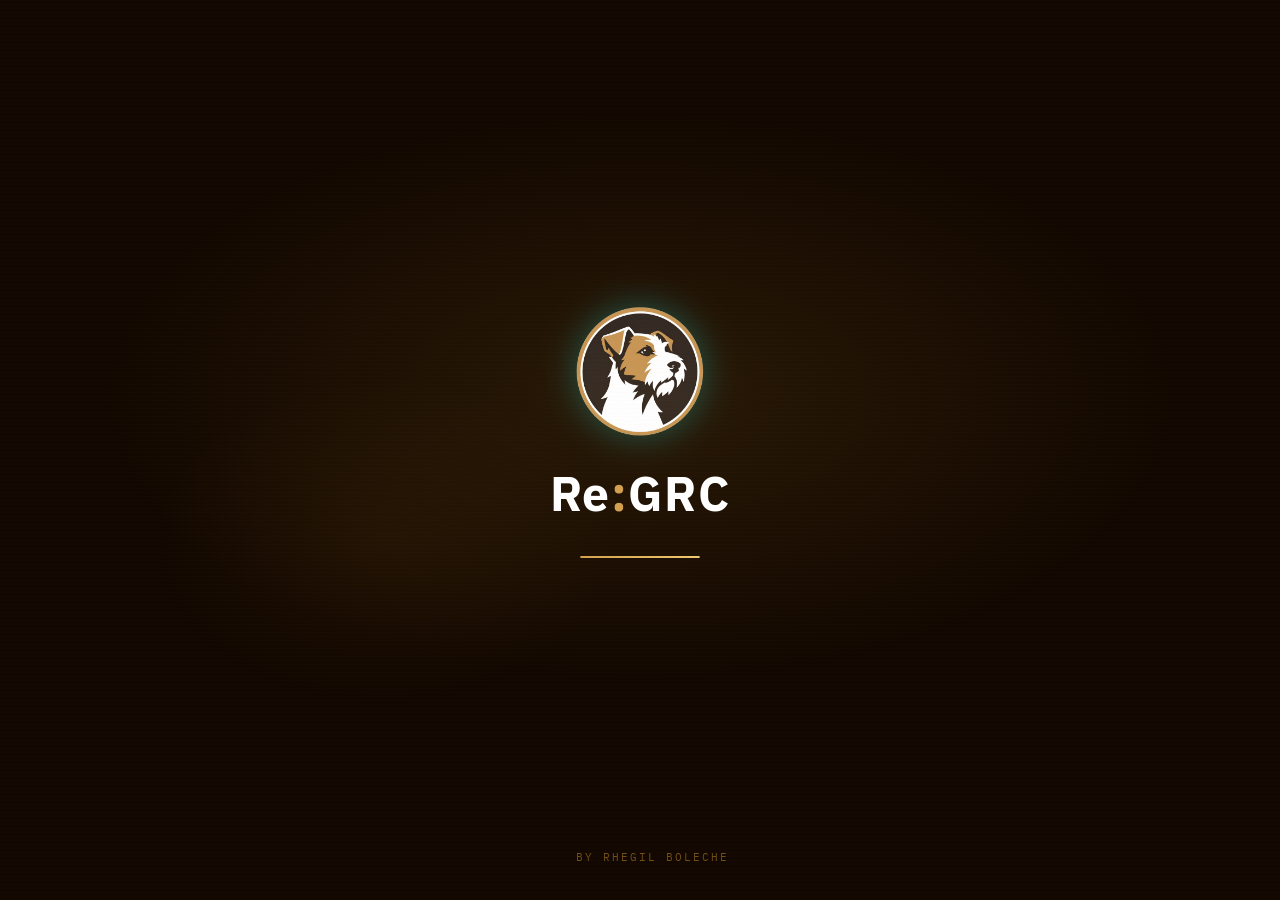
==== commit ede87148: "Add files via upload" ====
--- a/index.html
+++ b/index.html
@@ -3,18 +3,49 @@
 <head>
   <meta charset="UTF-8" />
   <meta name="viewport" content="width=device-width, initial-scale=1.0" />
-  <title>ReGRC</title>
+  <title>Re:GRC</title>
   <link href="https://fonts.googleapis.com/css2?family=IBM+Plex+Mono:wght@400;500;600&family=IBM+Plex+Sans:wght@300;400;500;600&display=swap" rel="stylesheet" />
   <link rel="stylesheet" href="styles.css" />
 </head>
 <body>
 
+<!-- ═══ INTRO SPLASH ═══════════════════════════════ -->
+<div id="splash-screen">
+  <!-- Ambient background glow -->
+  <div class="splash-bg-glow"></div>
+
+  <div class="splash-inner">
+    <div class="splash-logo-wrap" style="flex-direction:column;align-items:center;gap:20px;">
+      <!-- Accurate SVG icon recreation of the Re:GRC logo mark -->
+      <div class="splash-icon-area" style="width:140px;height:140px;overflow:visible;">
+        <img src="[data-uri]" class="splash-logo-img" alt="Re:GRC Logo" style="width:140px;height:140px;object-fit:contain;mix-blend-mode:screen;filter:drop-shadow(0 0 18px rgba(0,212,212,0.35));" />
+      </div>
+      <div class="splash-divider" style="display:none;"></div>
+      <div class="splash-logo-text">Re<span class="splash-colon">:</span>GRC</div>
+    </div>
+    <!-- Loading bar for extra polish -->
+    <div class="splash-progress-wrap">
+      <div class="splash-progress-bar"></div>
+    </div>
+  </div>
+
+  <!-- "by" credit — pinned to bottom of splash -->
+  <div class="splash-by">by Rhegil Boleche</div>
+</div>
+
+
 <!-- HEADER -->
 <header>
-  <div class="logo-mark" style="background:transparent;overflow:hidden;padding:0;">
-    <img src="[data-uri]" width="42" height="42" style="display:block;border-radius:50%;" alt="ReGRC logo">
+  <div class="header-logo">
+    <img src="[data-uri]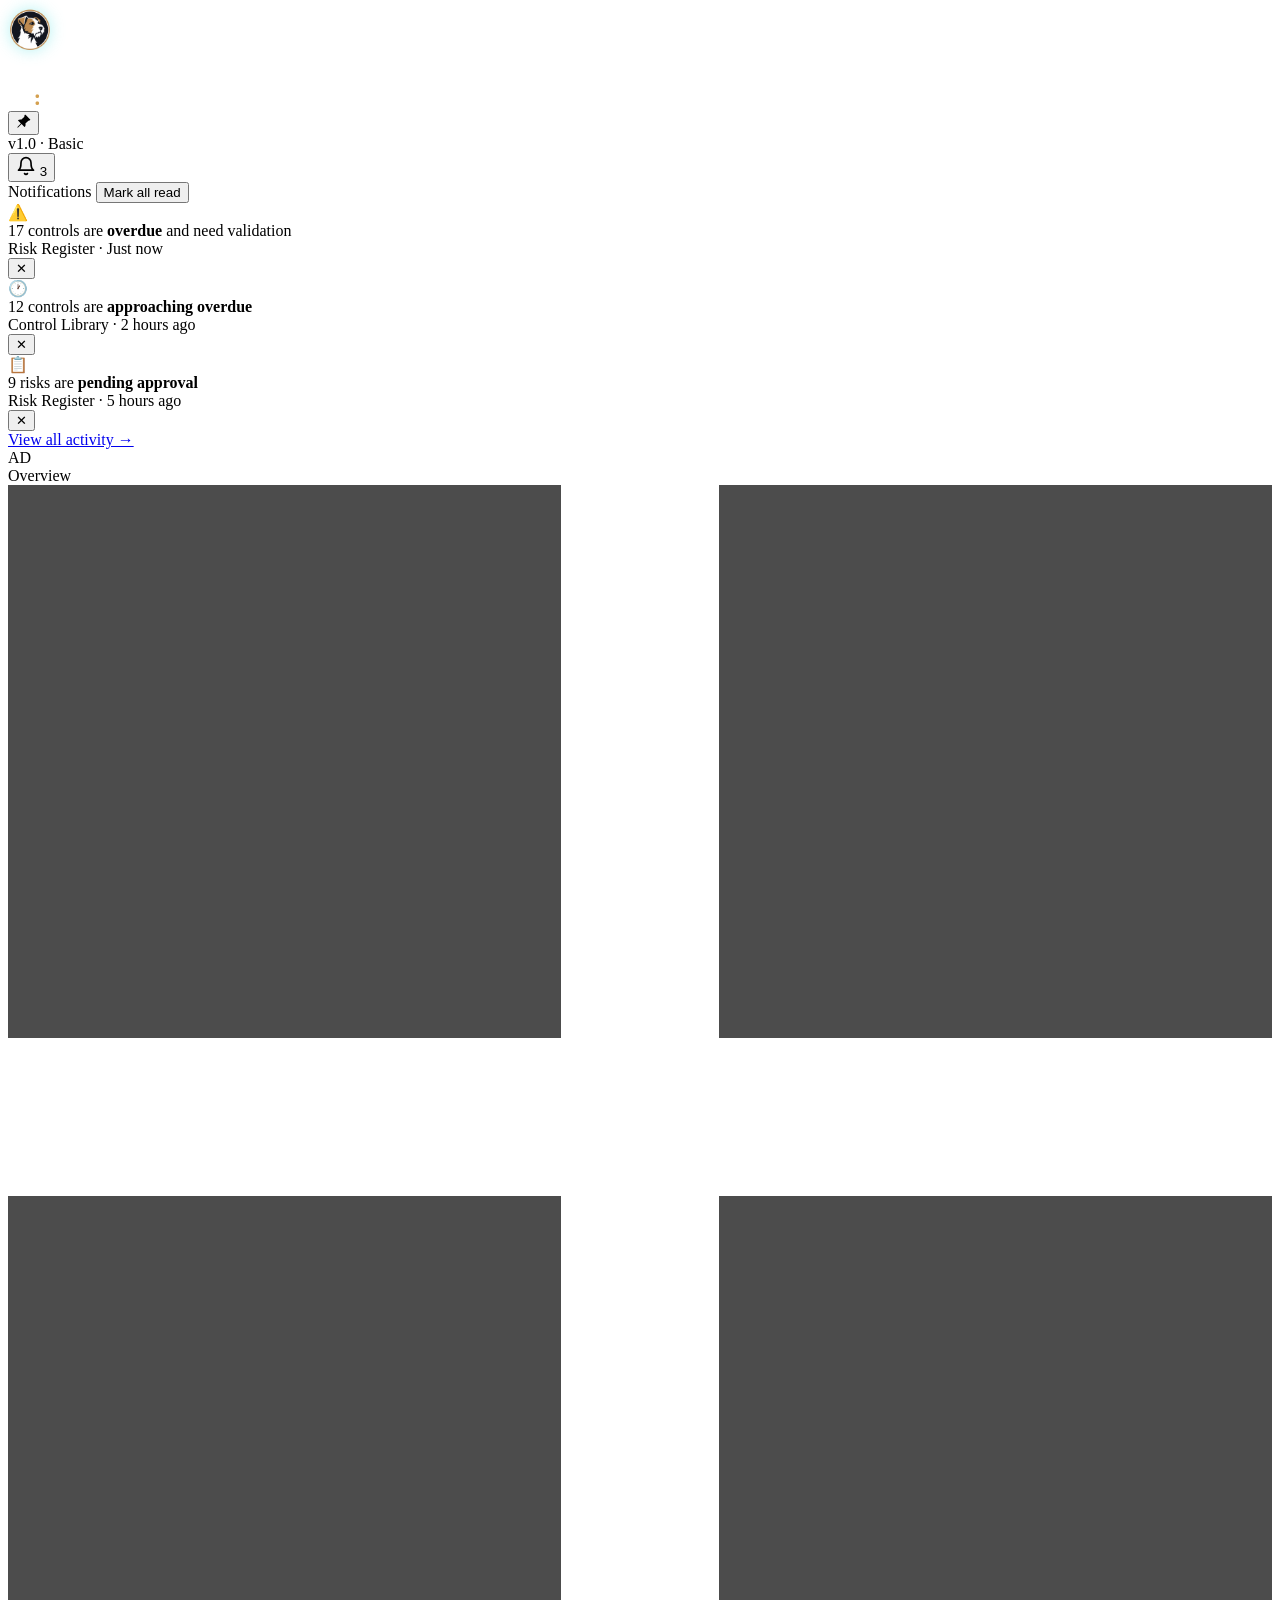
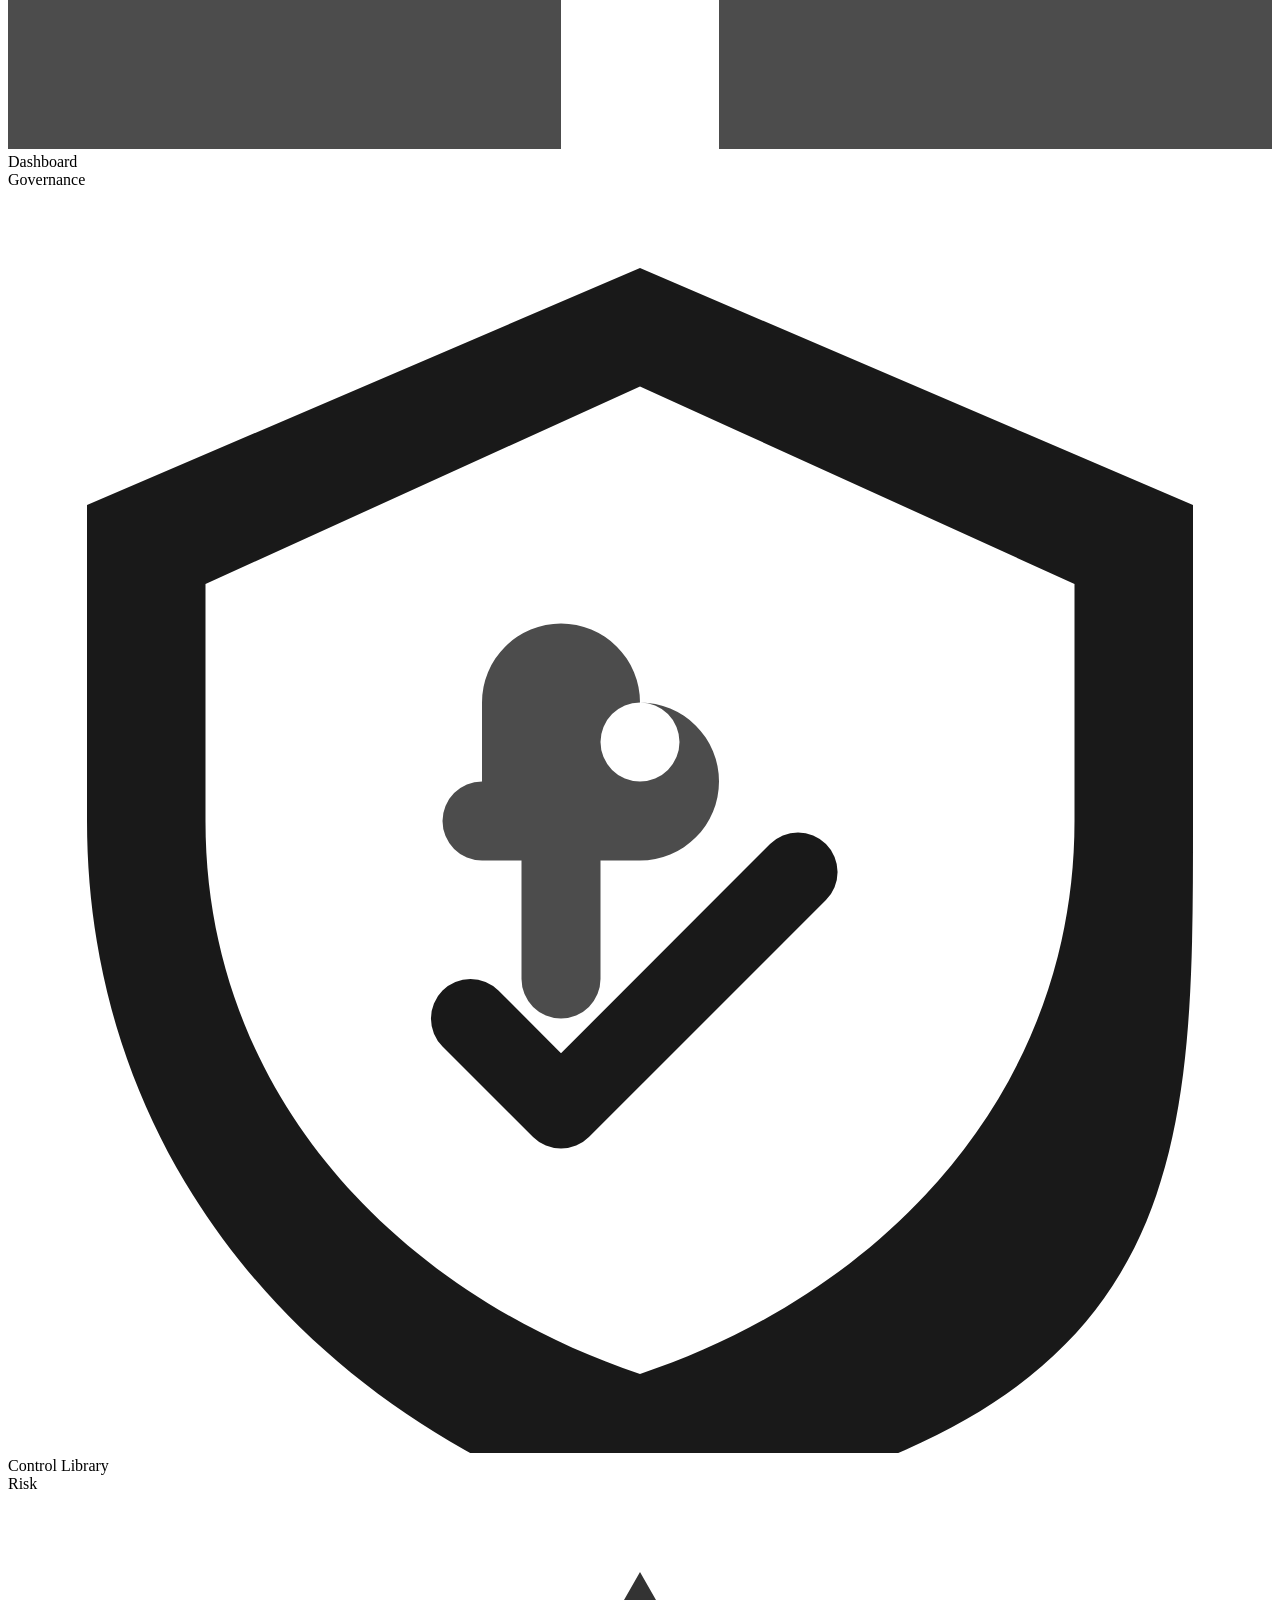
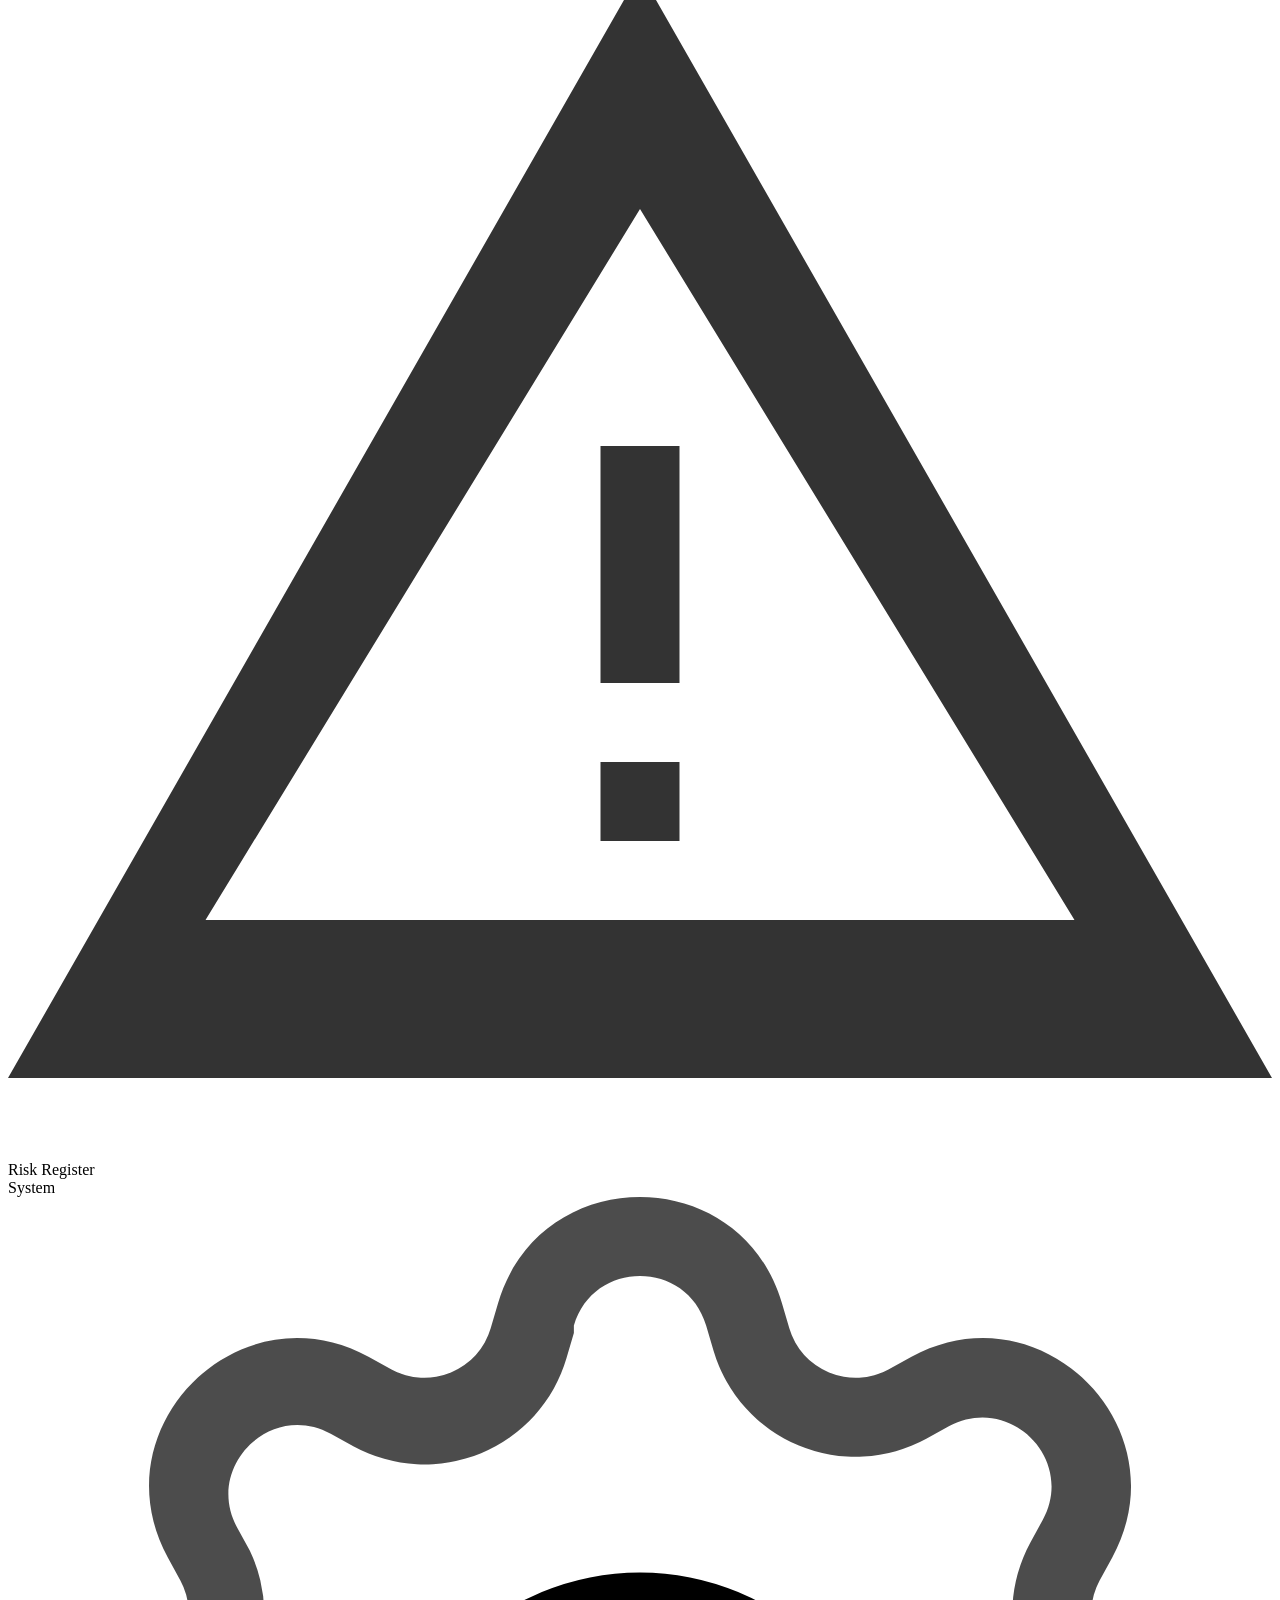
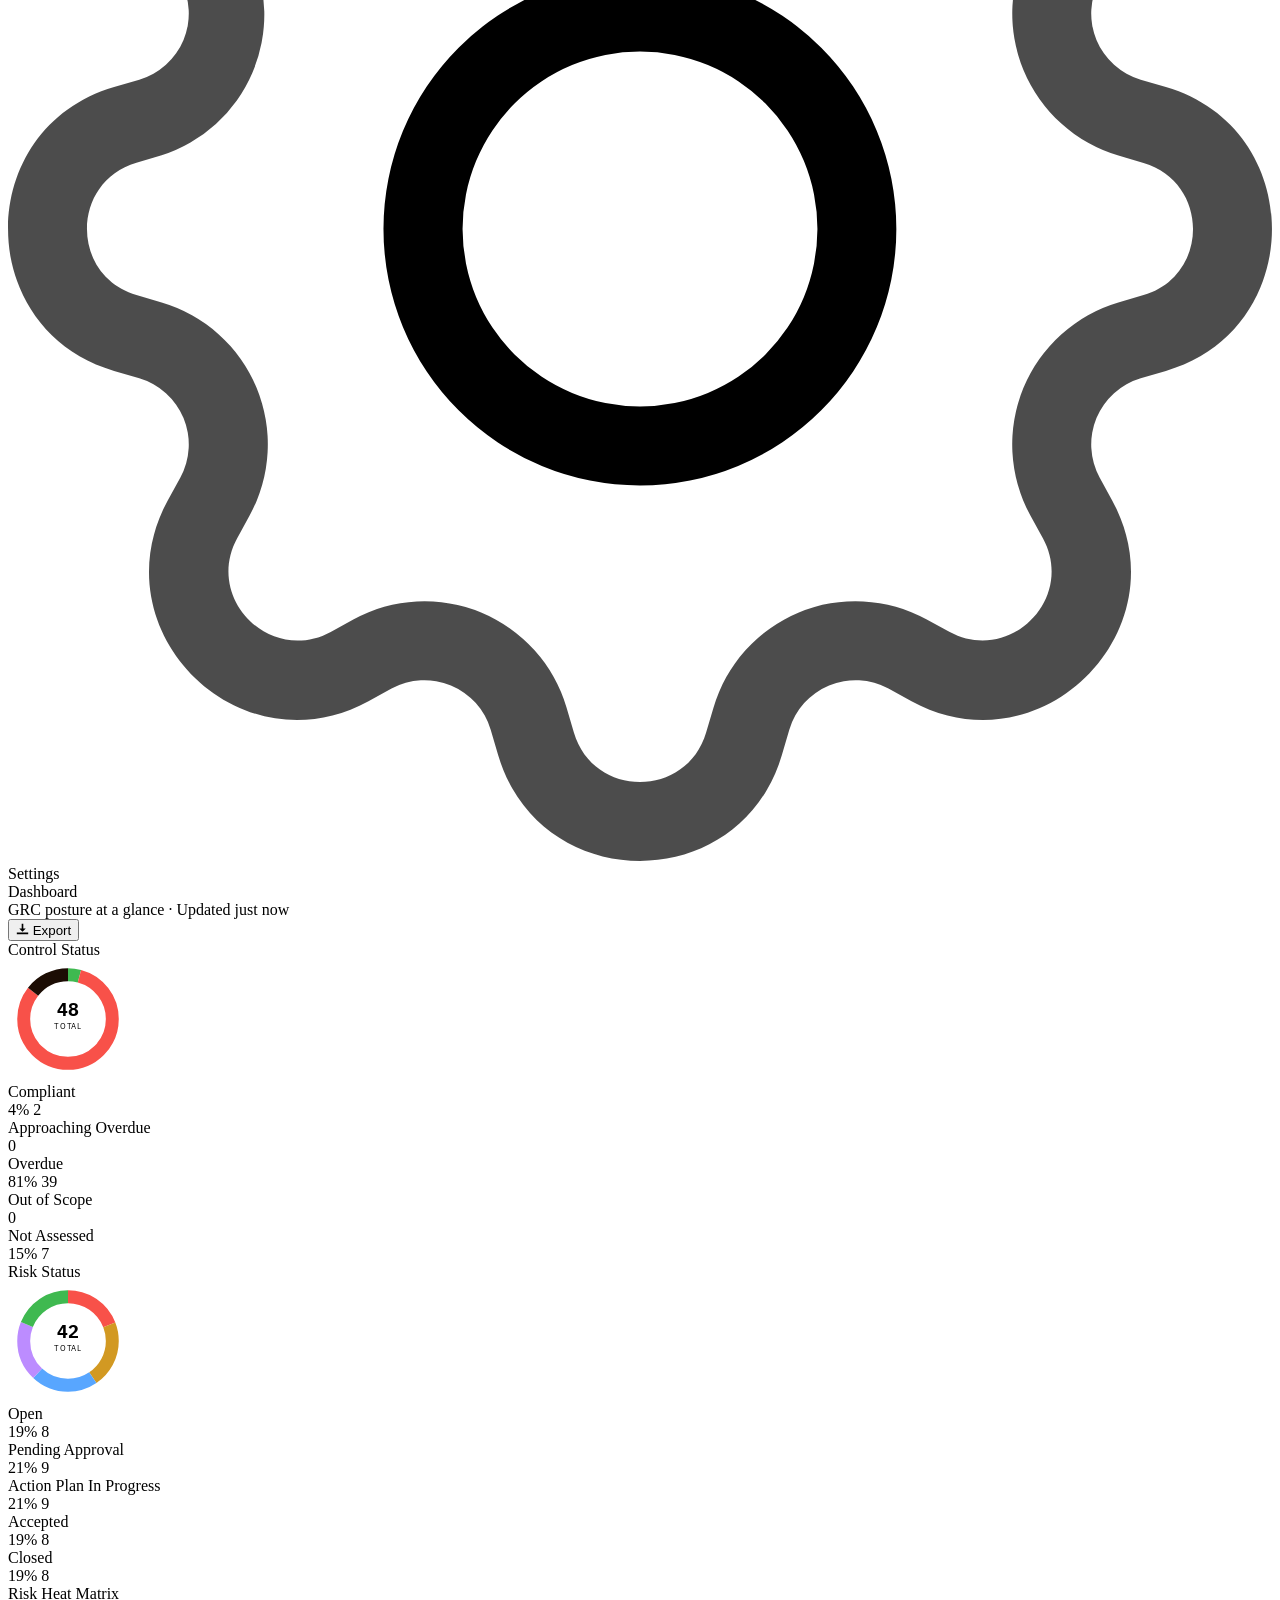
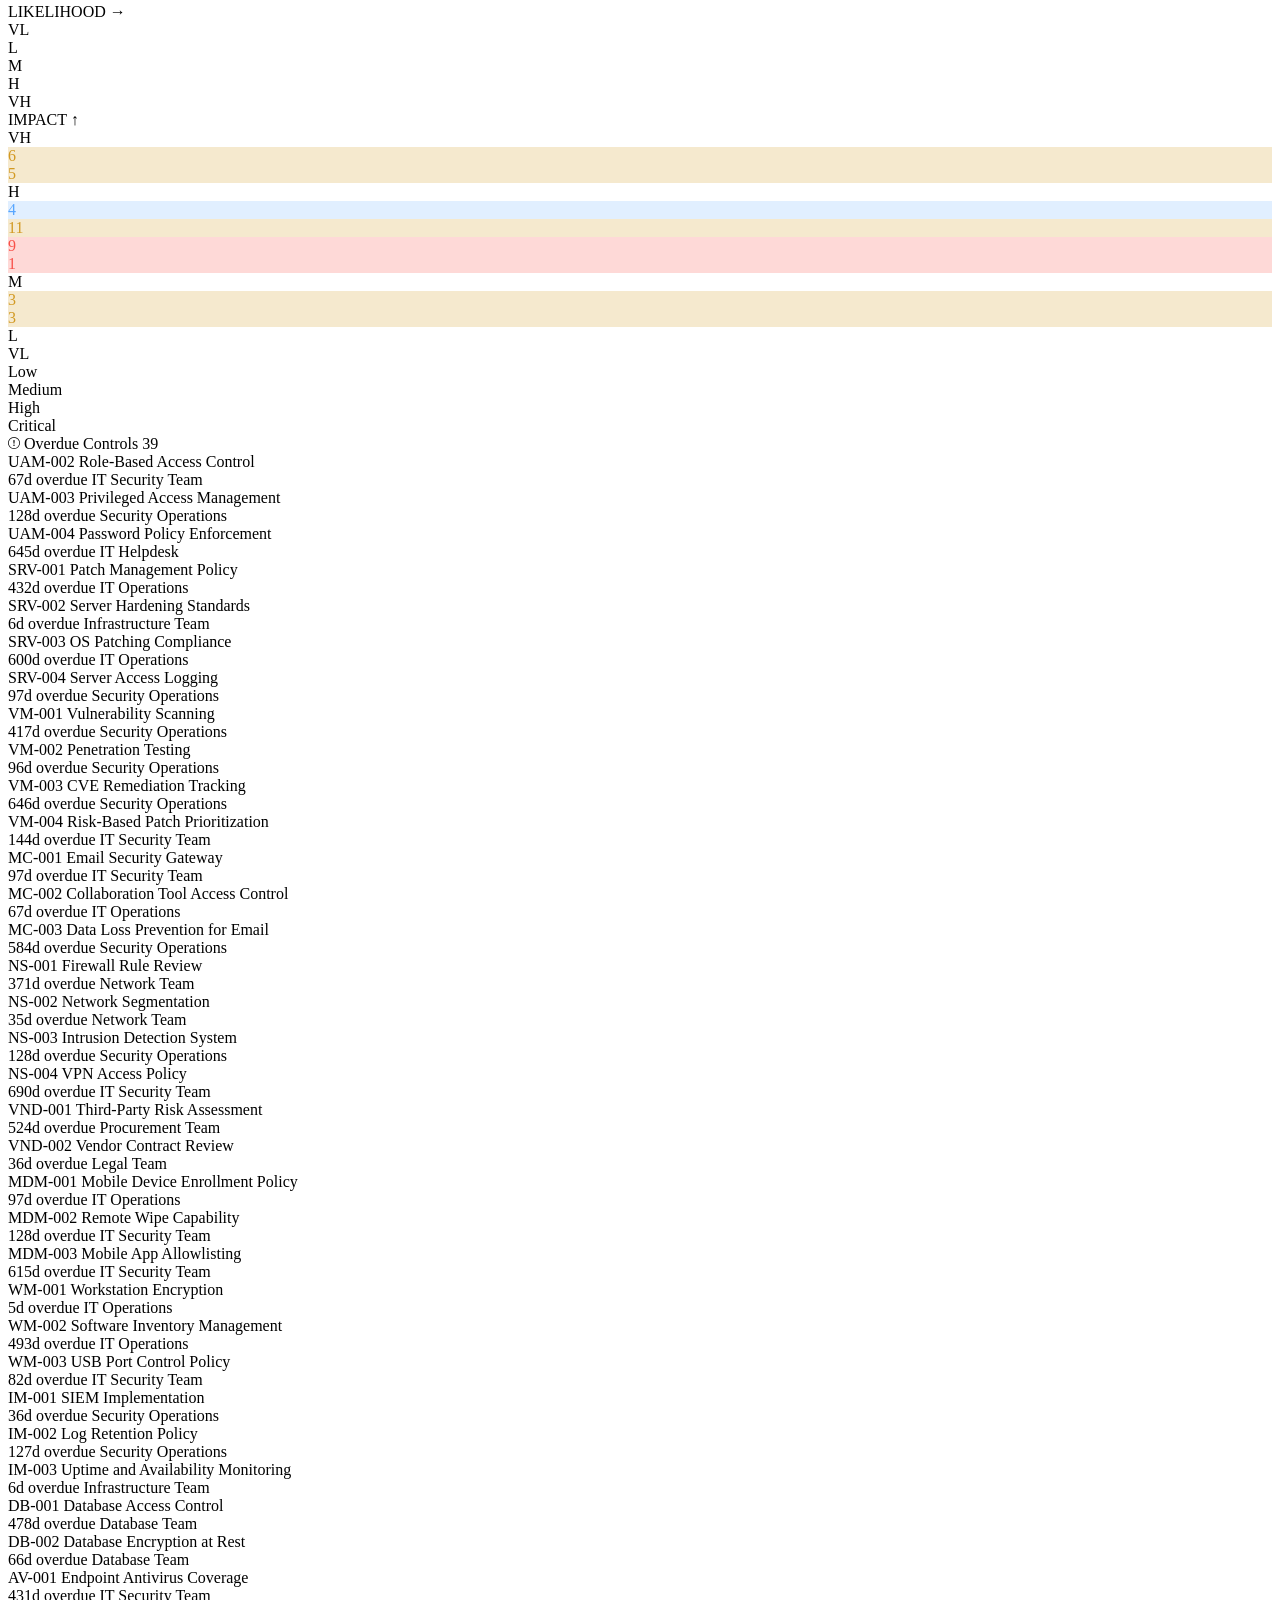
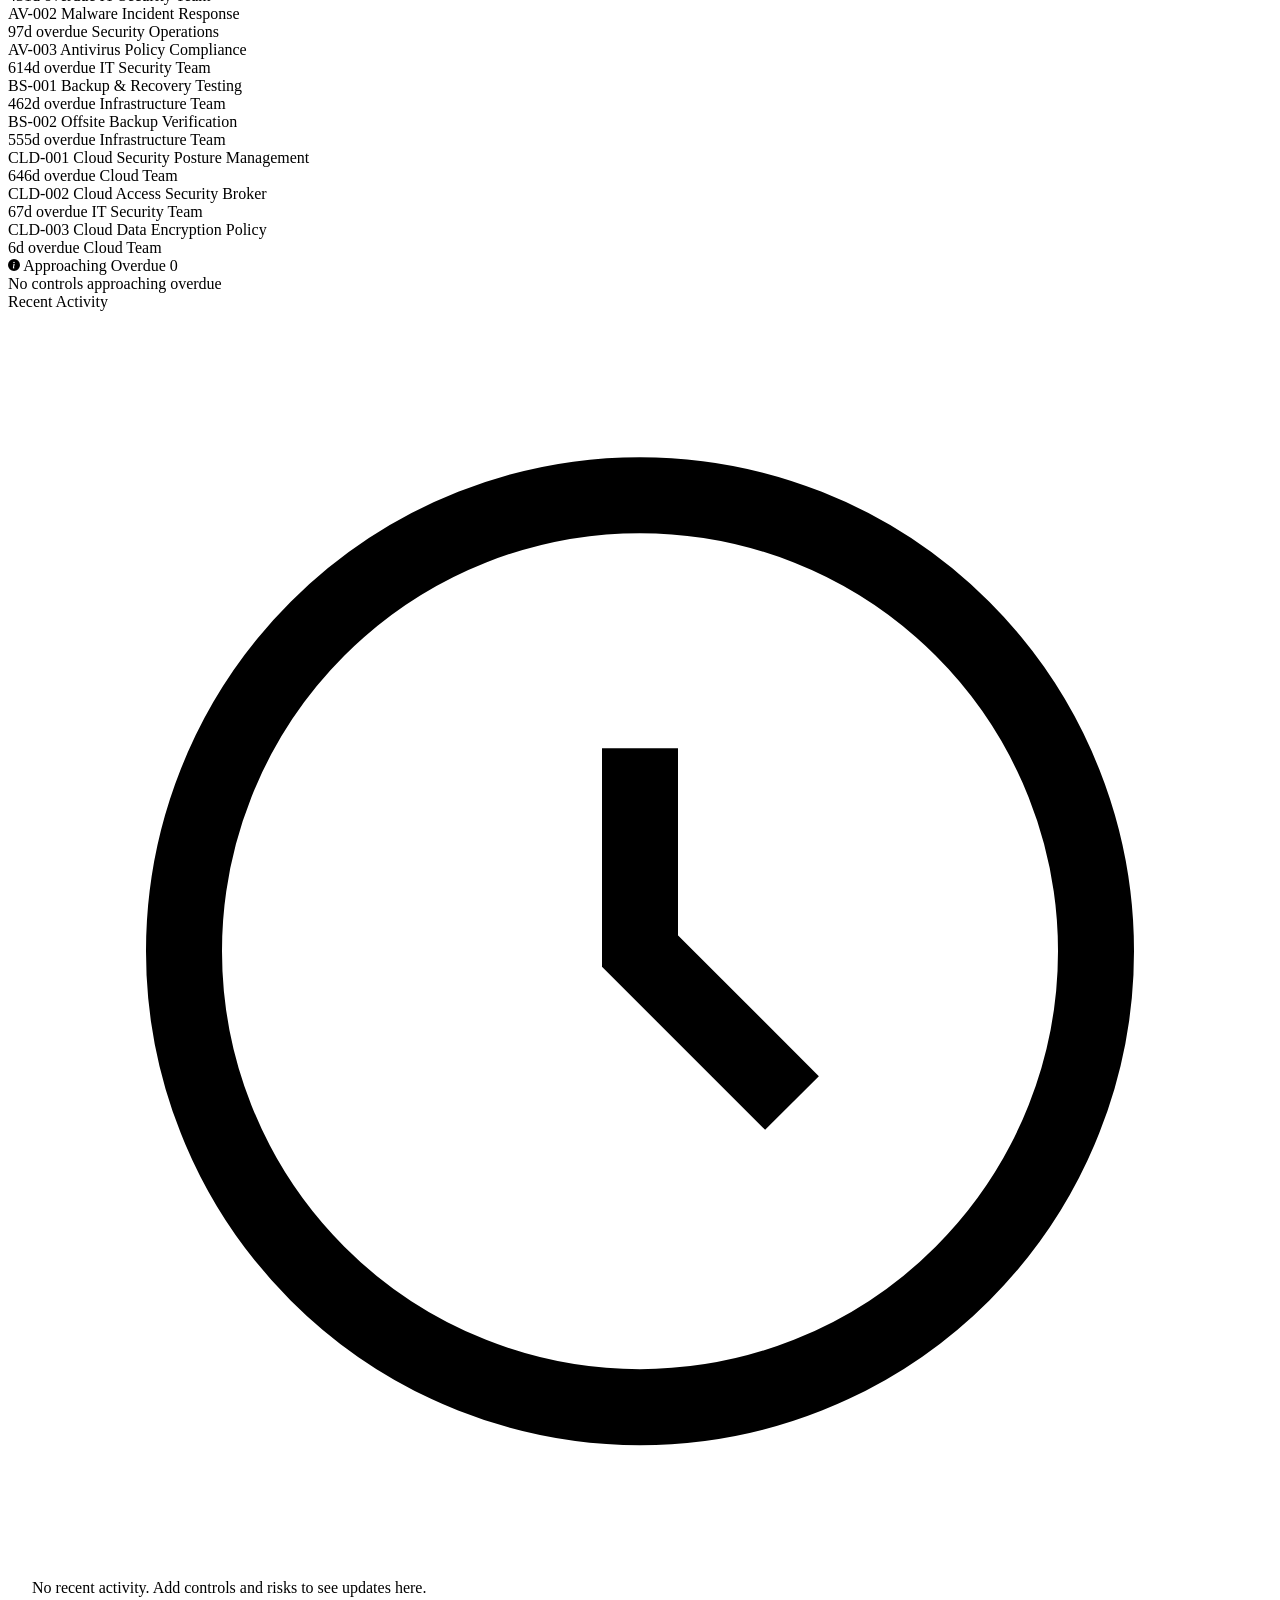
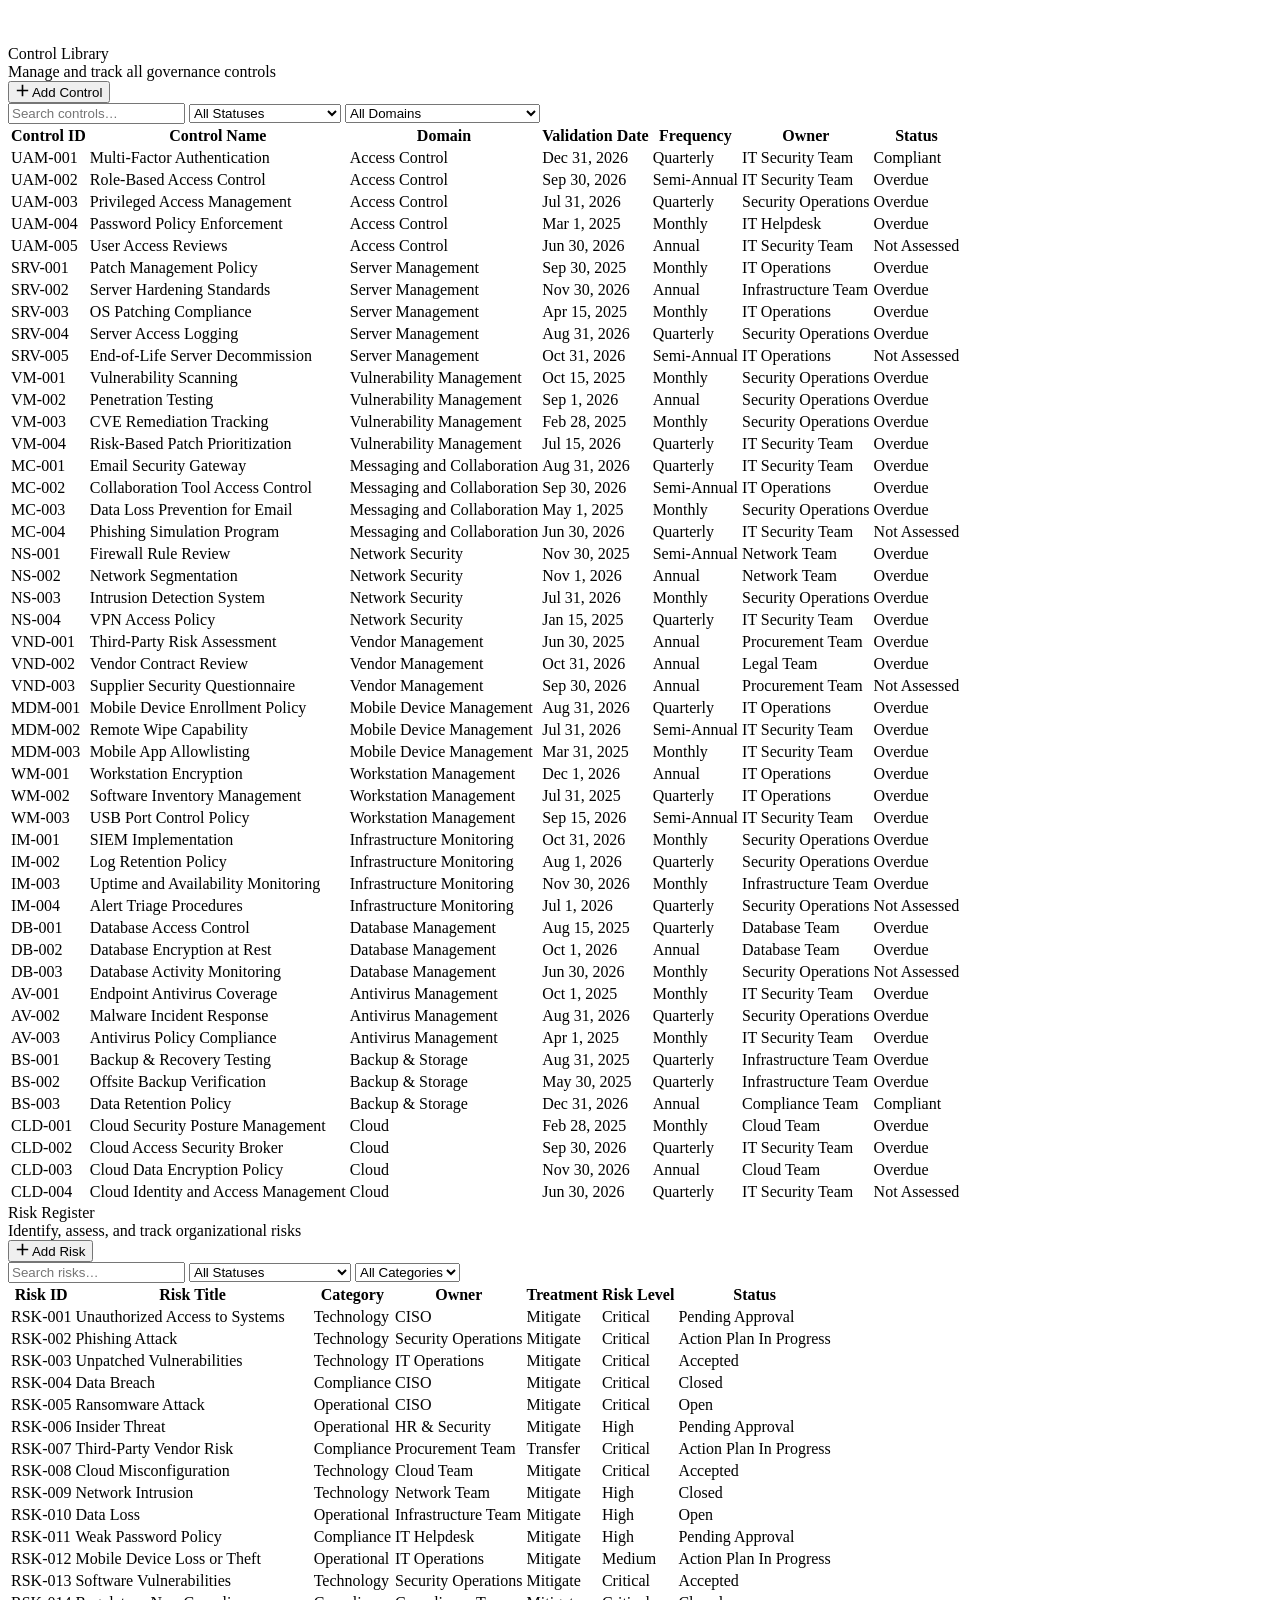
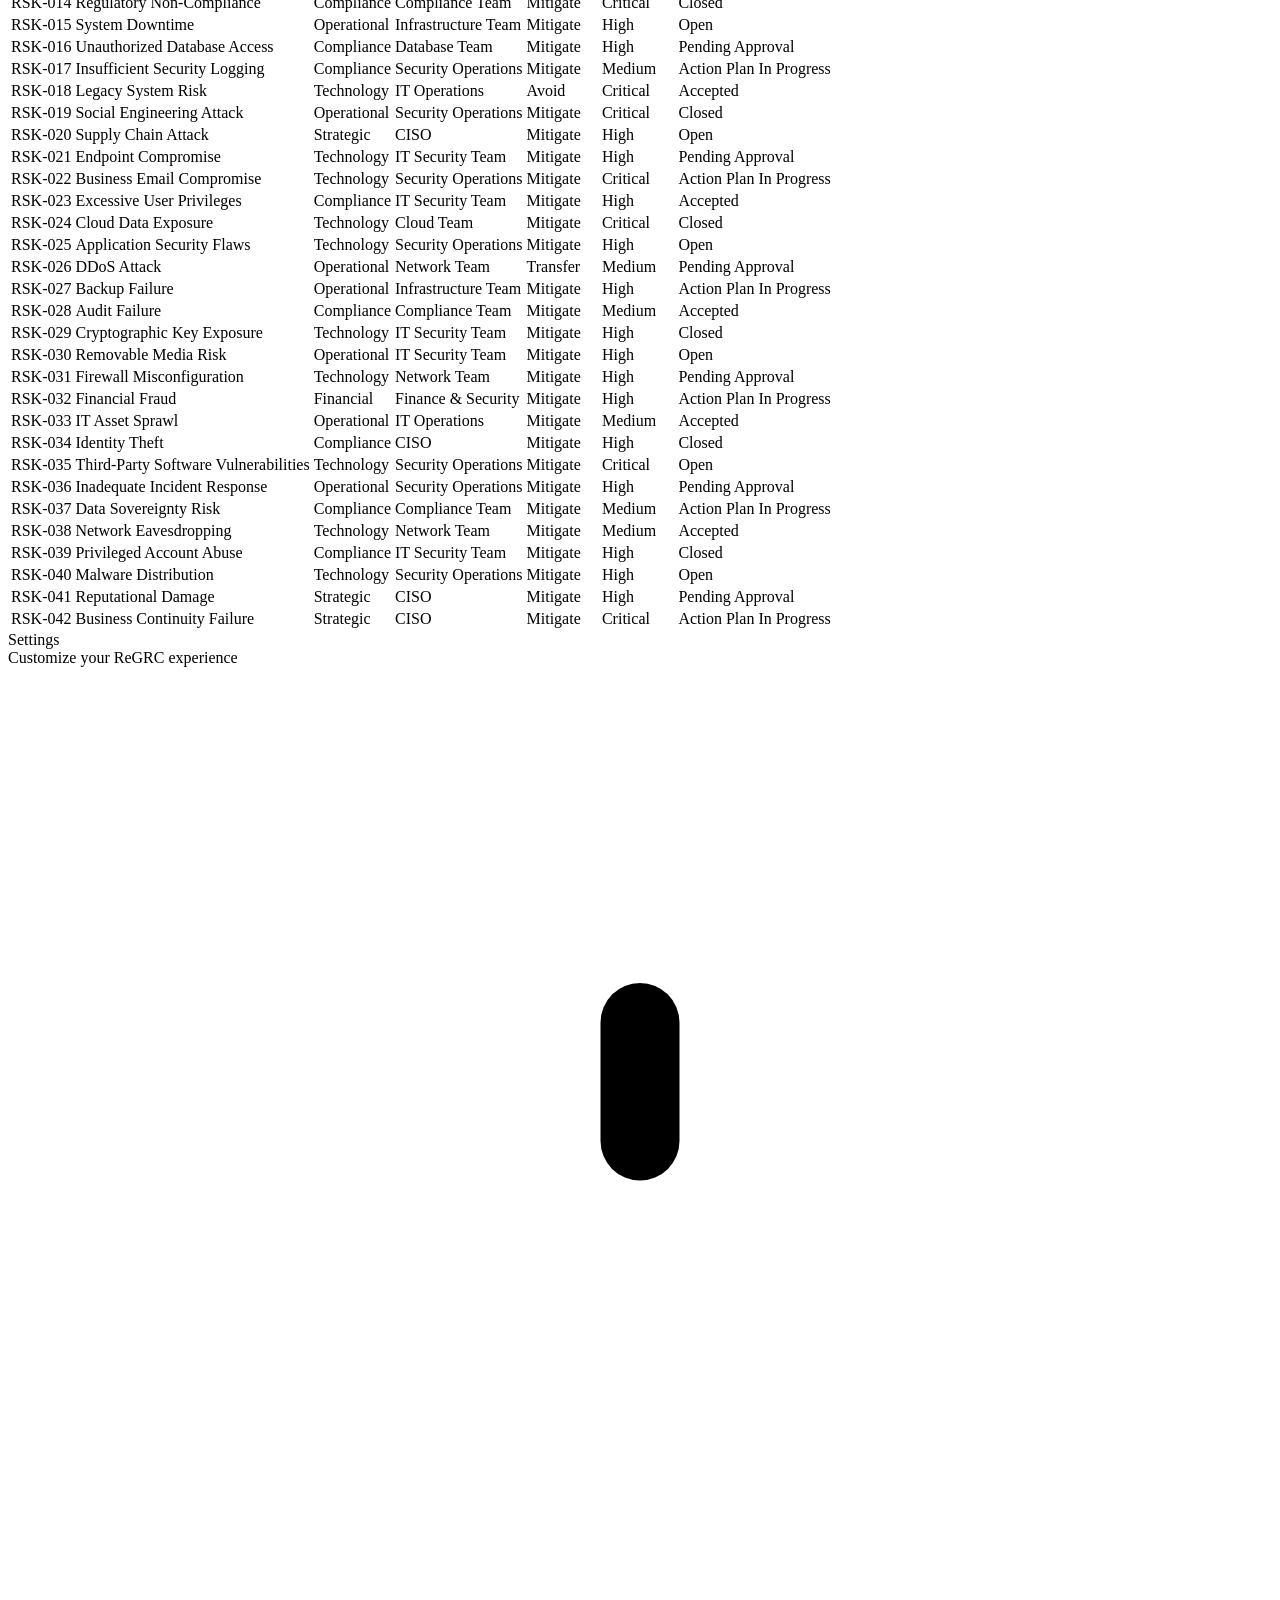
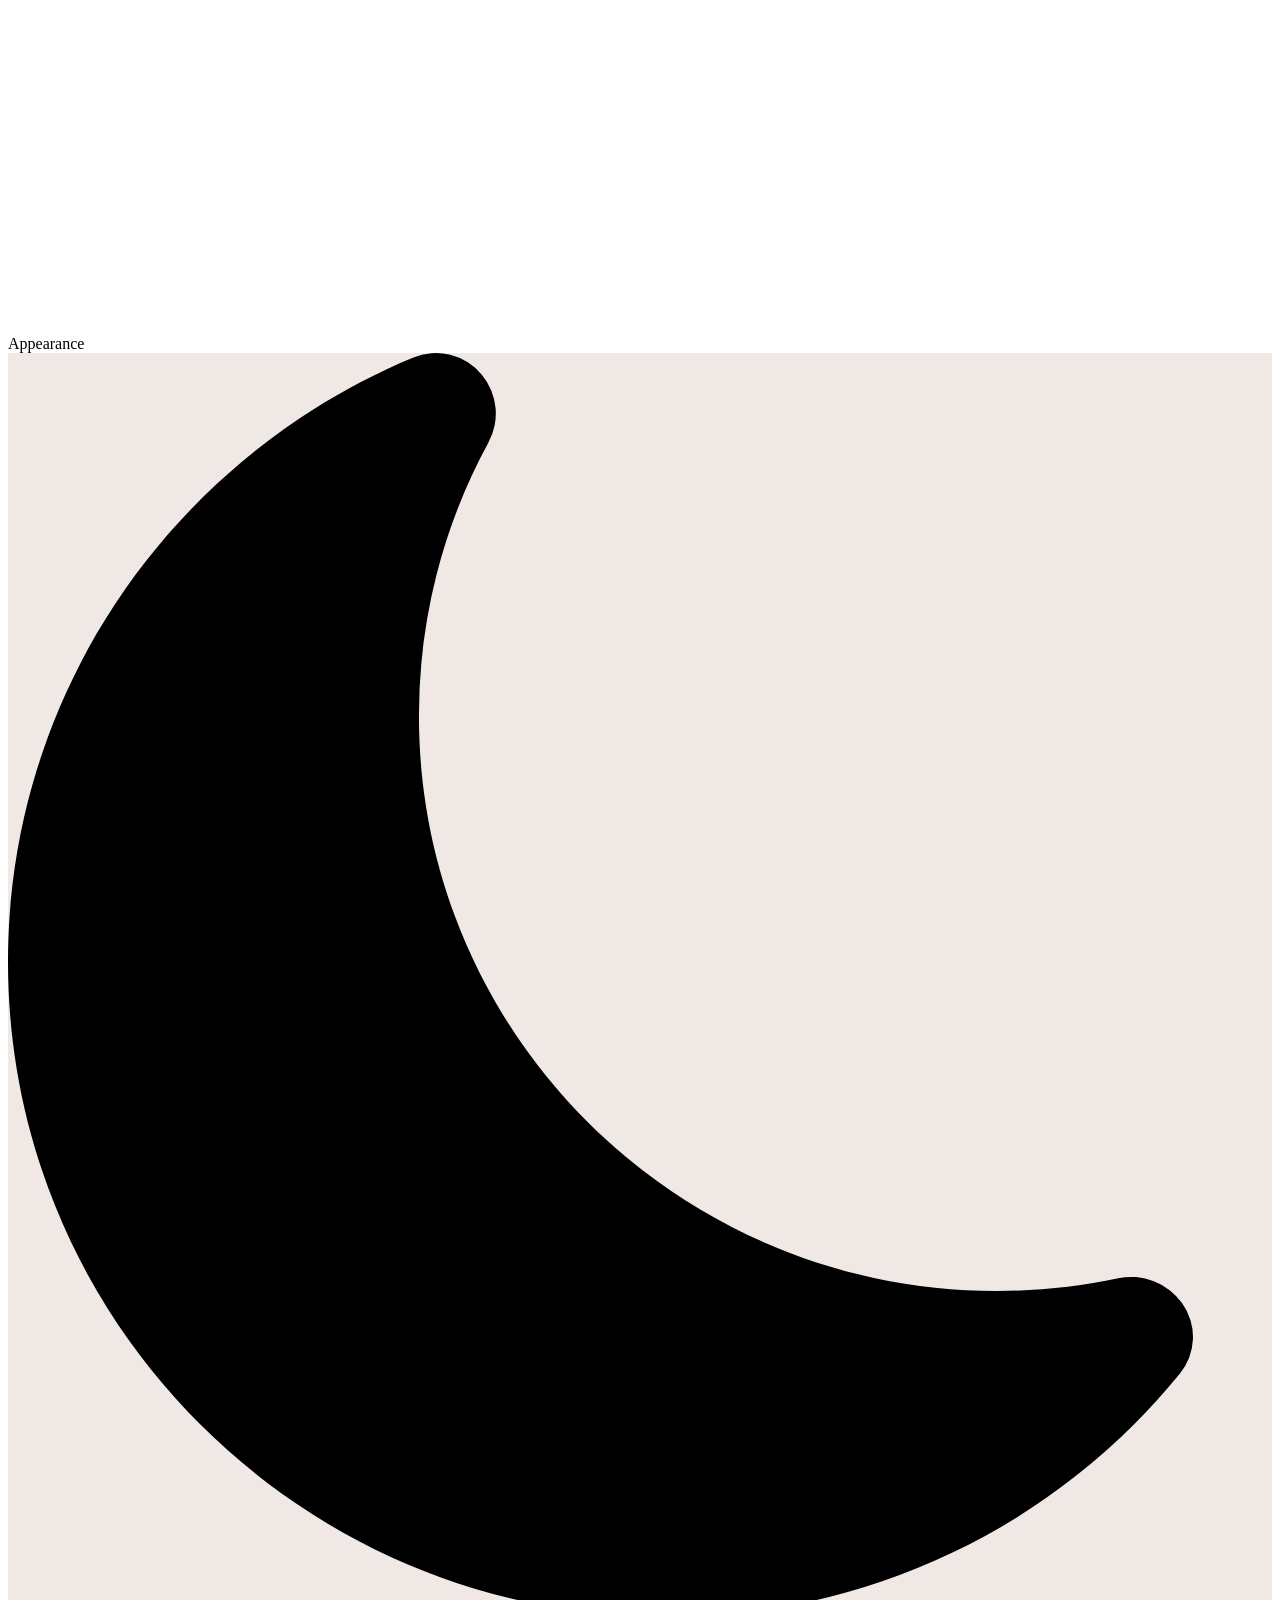
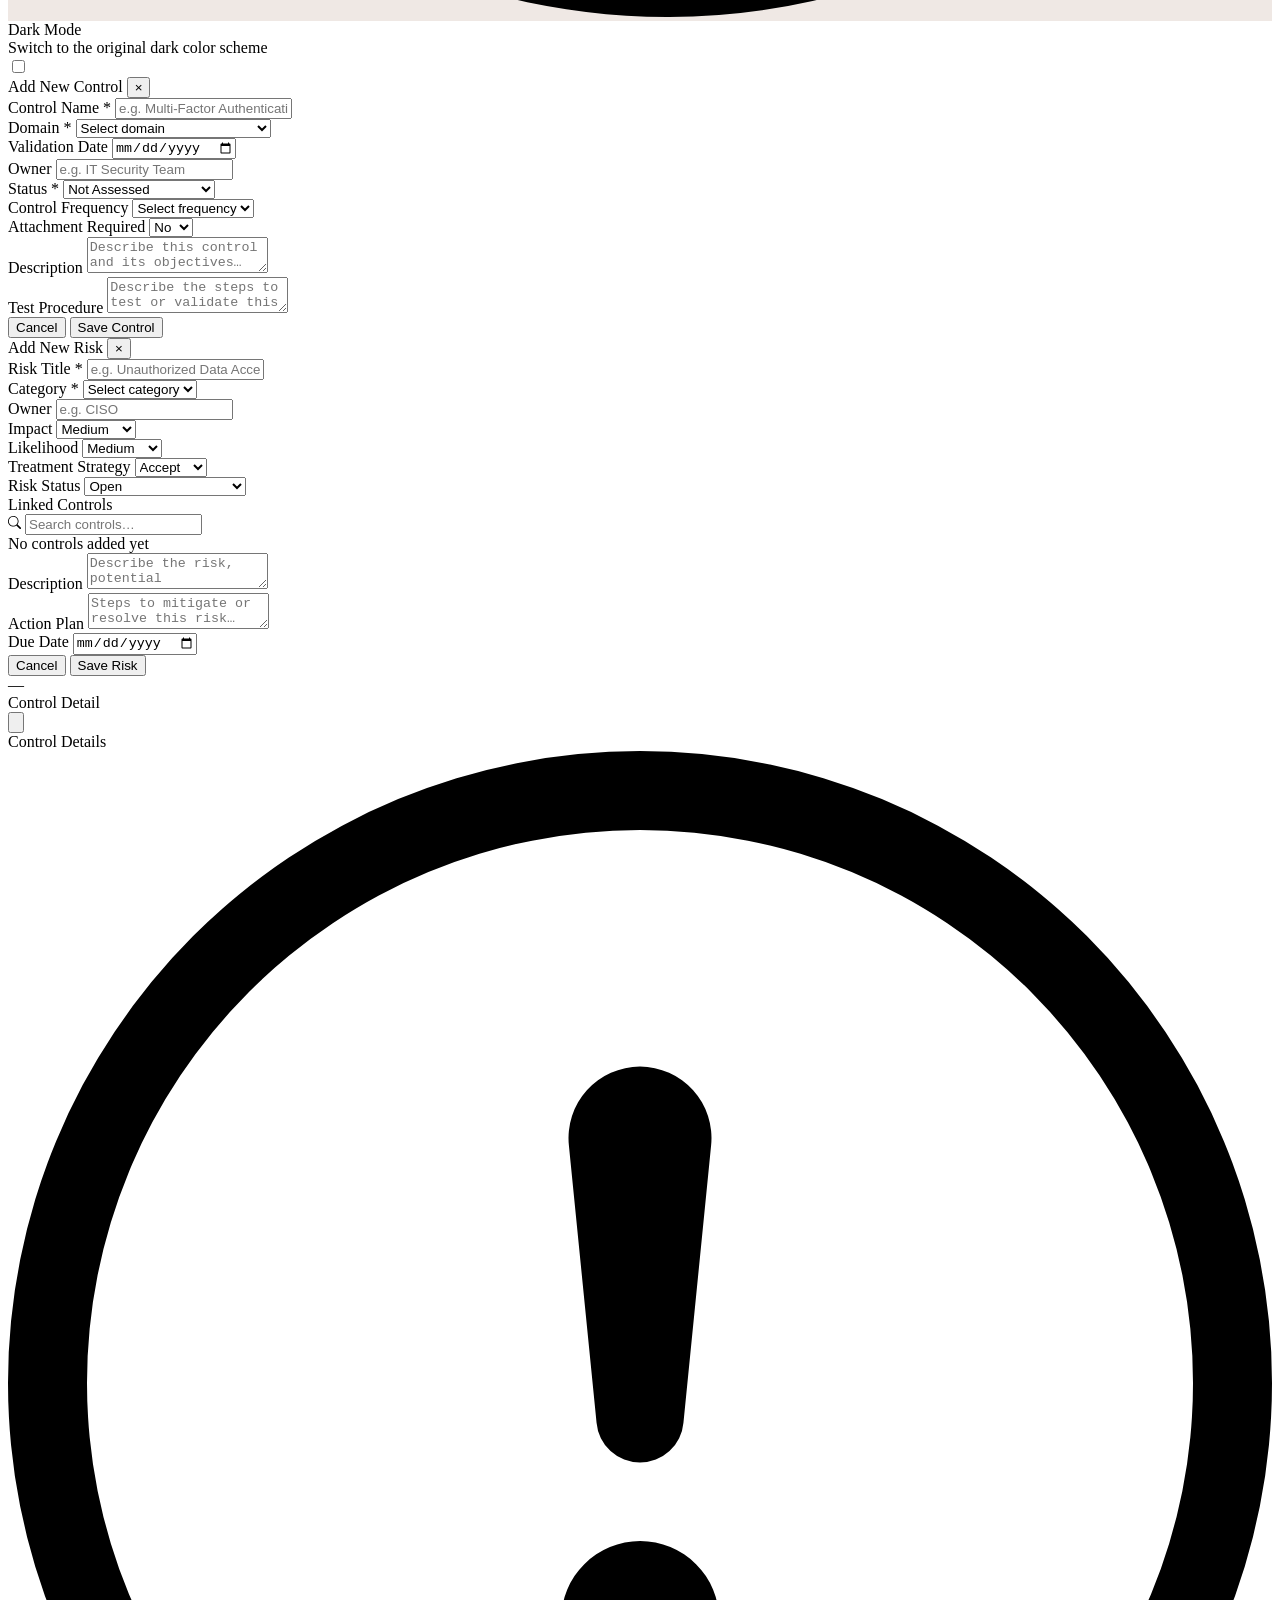
==== commit d1dc8eb9: "Add files via upload" ====
--- a/index.html
+++ b/index.html
@@ -5,7 +5,14 @@
   <meta name="viewport" content="width=device-width, initial-scale=1.0" />
   <title>Re:GRC</title>
   <link href="https://fonts.googleapis.com/css2?family=IBM+Plex+Mono:wght@400;500;600&family=IBM+Plex+Sans:wght@300;400;500;600&display=swap" rel="stylesheet" />
-  <link rel="stylesheet" href="styles.css" />
+  <link rel="stylesheet" href="css/base.css">
+  <link rel="stylesheet" href="css/dashboard.css">
+  <link rel="stylesheet" href="css/components.css">
+  <link rel="stylesheet" href="css/charts.css">
+  <link rel="stylesheet" href="css/risk-matrix.css">
+  <link rel="stylesheet" href="css/themes.css">
+  <link rel="stylesheet" href="css/splash.css">
+  <link rel="stylesheet" href="css/modals-dashboard-v2.css">
 </head>
 <body>
 
@@ -48,6 +55,54 @@
   </button>
   <div class="header-spacer"></div>
   <span class="header-badge">v1.0 · Basic</span>
+
+   <!-- NOTIFICATION BELL -->
+  <div class="notif-wrapper" id="notifWrapper">
+    <button class="notif-btn" id="notifBtn" onclick="toggleNotif()" aria-label="Notifications">
+      <svg xmlns="http://www.w3.org/2000/svg" width="20" height="20" viewBox="0 0 24 24" fill="none" stroke="currentColor" stroke-width="2" stroke-linecap="round" stroke-linejoin="round">
+        <path d="M18 8A6 6 0 0 0 6 8c0 7-3 9-3 9h18s-3-2-3-9"/>
+        <path d="M13.73 21a2 2 0 0 1-3.46 0"/>
+      </svg>
+      <span class="notif-badge" id="notifBadge">3</span>
+    </button>
+    <div class="notif-panel" id="notifPanel">
+      <div class="notif-header">
+        <span class="notif-title">Notifications</span>
+        <button class="notif-mark-all" onclick="markAllRead()">Mark all read</button>
+      </div>
+      <div class="notif-list" id="notifList">
+        <div class="notif-item unread urgent" data-id="1">
+          <div class="notif-icon-wrap urgent">⚠️</div>
+          <div class="notif-content">
+            <div class="notif-msg">17 controls are <strong>overdue</strong> and need validation</div>
+            <div class="notif-meta">Risk Register · Just now</div>
+          </div>
+          <button class="notif-dismiss" onclick="dismissNotif(1)">✕</button>
+        </div>
+        <div class="notif-item unread" data-id="2">
+          <div class="notif-icon-wrap warning">🕐</div>
+          <div class="notif-content">
+            <div class="notif-msg">12 controls are <strong>approaching overdue</strong></div>
+            <div class="notif-meta">Control Library · 2 hours ago</div>
+          </div>
+          <button class="notif-dismiss" onclick="dismissNotif(2)">✕</button>
+        </div>
+        <div class="notif-item unread" data-id="3">
+          <div class="notif-icon-wrap info">📋</div>
+          <div class="notif-content">
+            <div class="notif-msg">9 risks are <strong>pending approval</strong></div>
+            <div class="notif-meta">Risk Register · 5 hours ago</div>
+          </div>
+          <button class="notif-dismiss" onclick="dismissNotif(3)">✕</button>
+        </div>
+      </div>
+      <div class="notif-footer">
+        <a href="#" class="notif-view-all">View all activity →</a>
+      </div>
+    </div>
+  </div>
+  <!-- END NOTIFICATION BELL -->
+
   <div class="avatar" title="Admin">AD</div>
 </header>
 
@@ -935,6 +990,7 @@
 <!-- JS modules loaded in dependency order -->
 <script src="js/state.js"></script>
 <script src="js/ui.js"></script>
+<script src="js/notifications.js"></script>
 <script src="js/controls.js"></script>
 <script src="js/risks.js"></script>
 <script src="js/settings.js"></script>
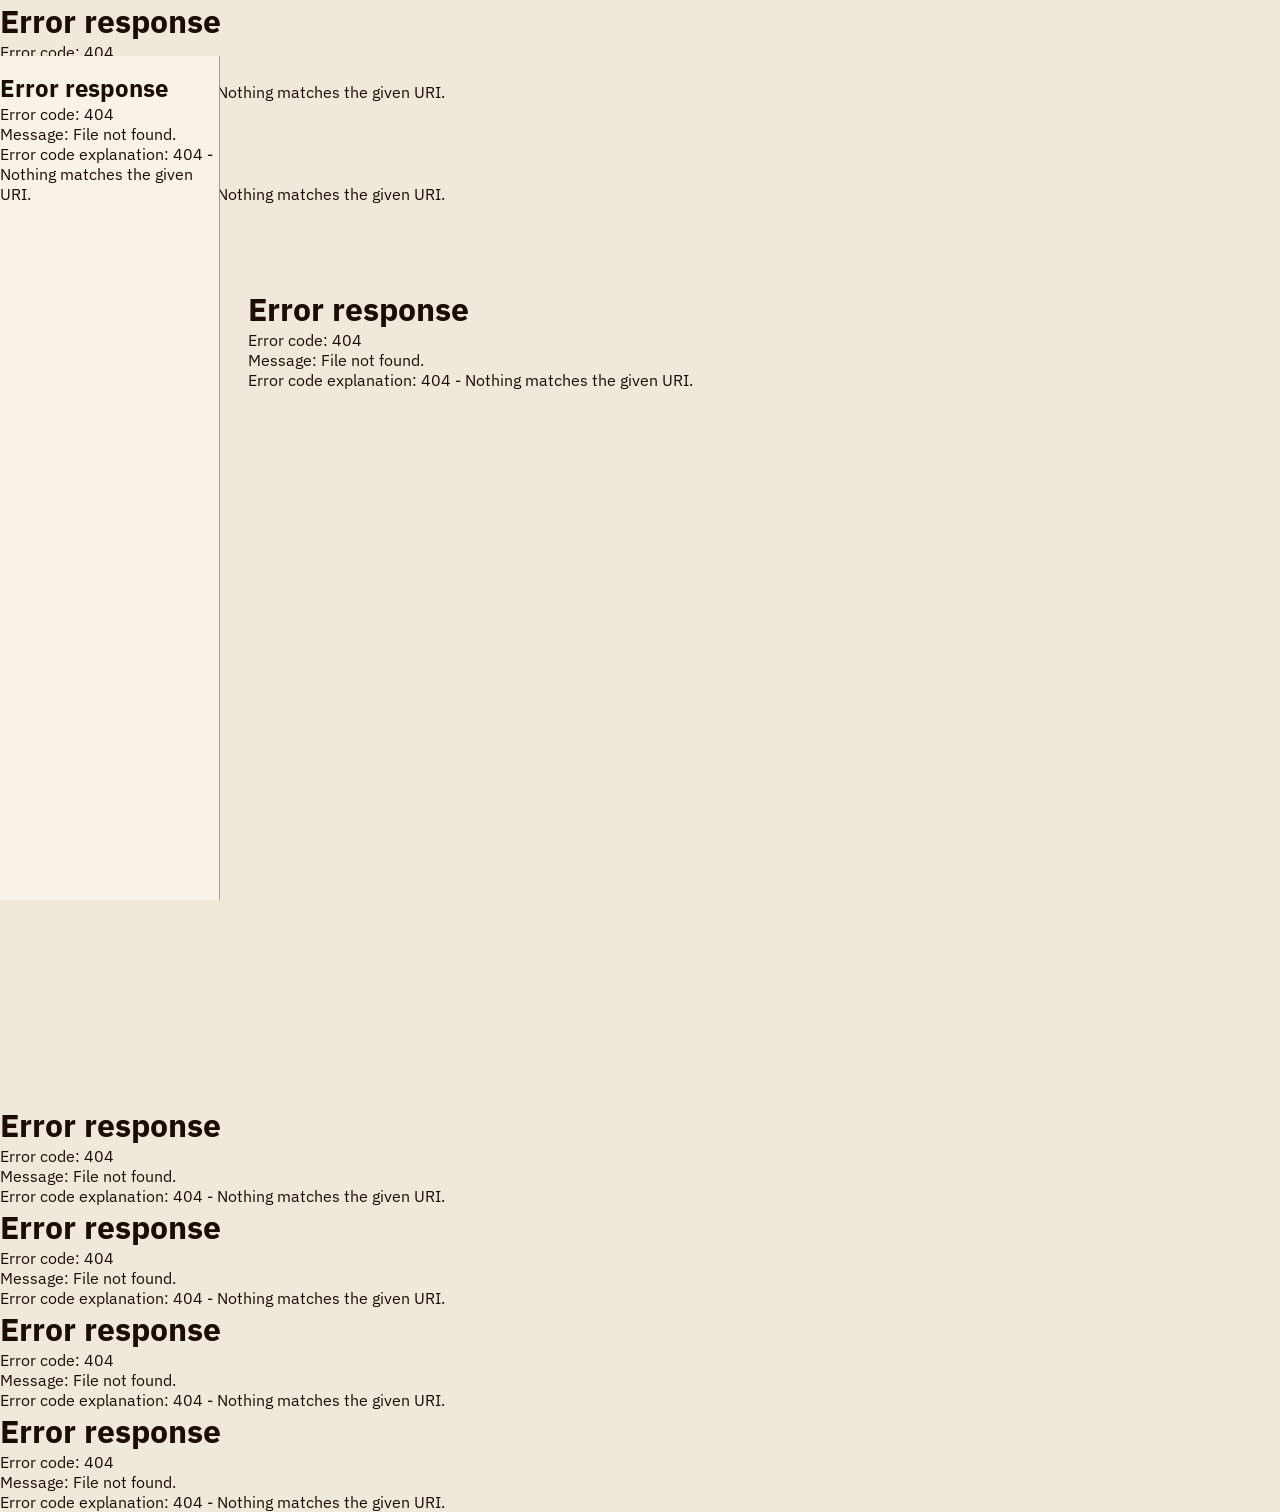
==== commit 8a207420: "Code Restructure Partitioned HTML file for easier code management" ====
--- a/index.html
+++ b/index.html
@@ -16,1004 +16,88 @@
 </head>
 <body>
 
-<!-- ═══ INTRO SPLASH ═══════════════════════════════ -->
-<div id="splash-screen">
-  <!-- Ambient background glow -->
-  <div class="splash-bg-glow"></div>
+  <!-- SPLASH -->
+  <div id="splash-container"></div>
 
-  <div class="splash-inner">
-    <div class="splash-logo-wrap" style="flex-direction:column;align-items:center;gap:20px;">
-      <!-- Accurate SVG icon recreation of the Re:GRC logo mark -->
-      <div class="splash-icon-area" style="width:140px;height:140px;overflow:visible;">
-        <img src="[data-uri]" class="splash-logo-img" alt="Re:GRC Logo" style="width:140px;height:140px;object-fit:contain;mix-blend-mode:screen;filter:drop-shadow(0 0 18px rgba(0,212,212,0.35));" />
-      </div>
-      <div class="splash-divider" style="display:none;"></div>
-      <div class="splash-logo-text">Re<span class="splash-colon">:</span>GRC</div>
-    </div>
-    <!-- Loading bar for extra polish -->
-    <div class="splash-progress-wrap">
-      <div class="splash-progress-bar"></div>
-    </div>
+  <!-- HEADER -->
+  <div id="header-container"></div>
+
+  <!-- SHELL -->
+  <div class="shell">
+
+    <!-- SIDEBAR -->
+    <aside id="sidebar">
+      <div id="sidebar-container" style="display:flex;flex-direction:column;height:100%;"></div>
+    </aside>
+
+    <!-- MAIN PAGES -->
+    <main>
+      <div class="page active" id="page-dashboard"></div>
+      <div class="page"        id="page-controls"></div>
+      <div class="page"        id="page-risks"></div>
+      <div class="page"        id="page-settings"></div>
+    </main>
+
   </div>
 
-  <!-- "by" credit — pinned to bottom of splash -->
-  <div class="splash-by">by Rhegil Boleche</div>
-</div>
+  <!-- MODALS -->
+  <div id="addc-container"></div>
+  <div id="addr-container"></div>
+  <div id="cdm-container"></div>
+  <div id="rdm-container"></div>
 
+  <!-- JS — loaded in dependency order -->
+  <script src="js/state.js"></script>
+  <script src="js/ui.js"></script>
+  <script src="js/notifications.js"></script>
+  <script src="js/controls.js"></script>
+  <script src="js/risks.js"></script>
+  <script src="js/settings.js"></script>
 
-<!-- HEADER -->
-<header>
-  <div class="header-logo">
-    <img src="[data-uri]